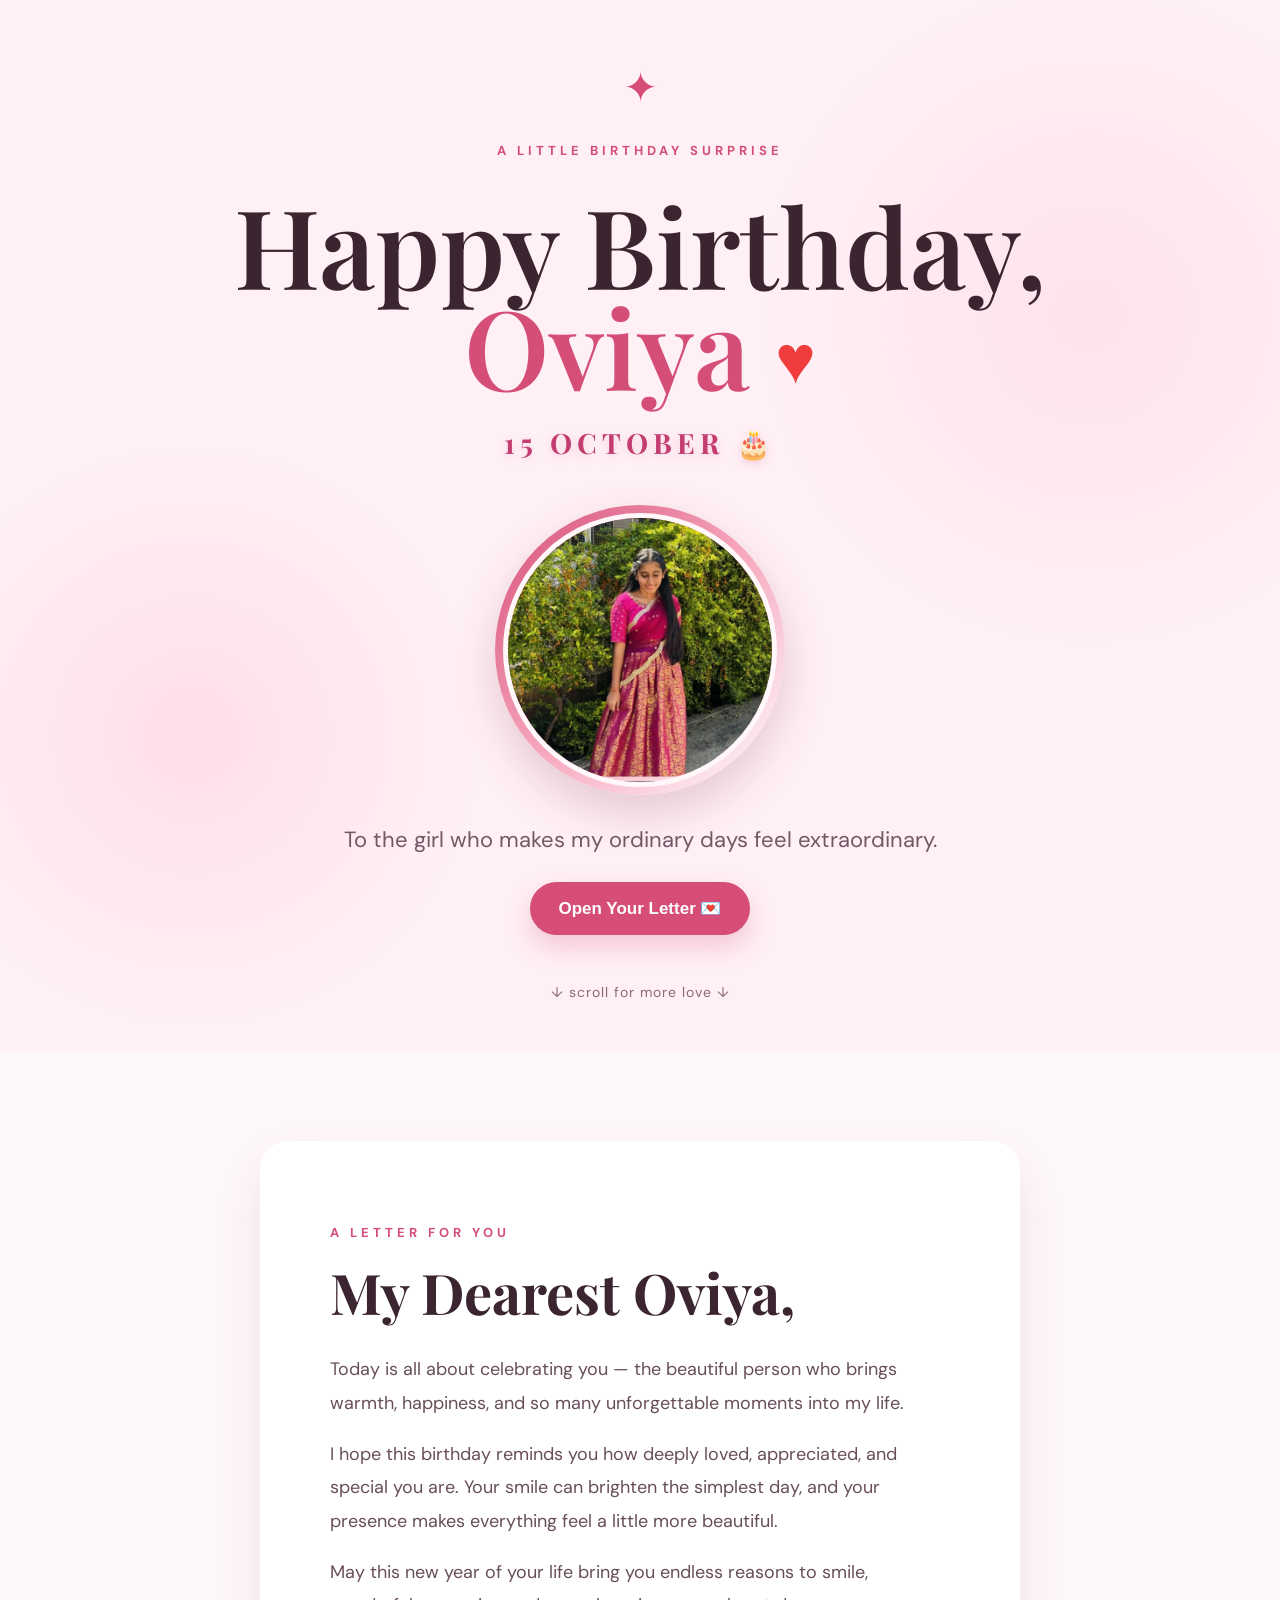
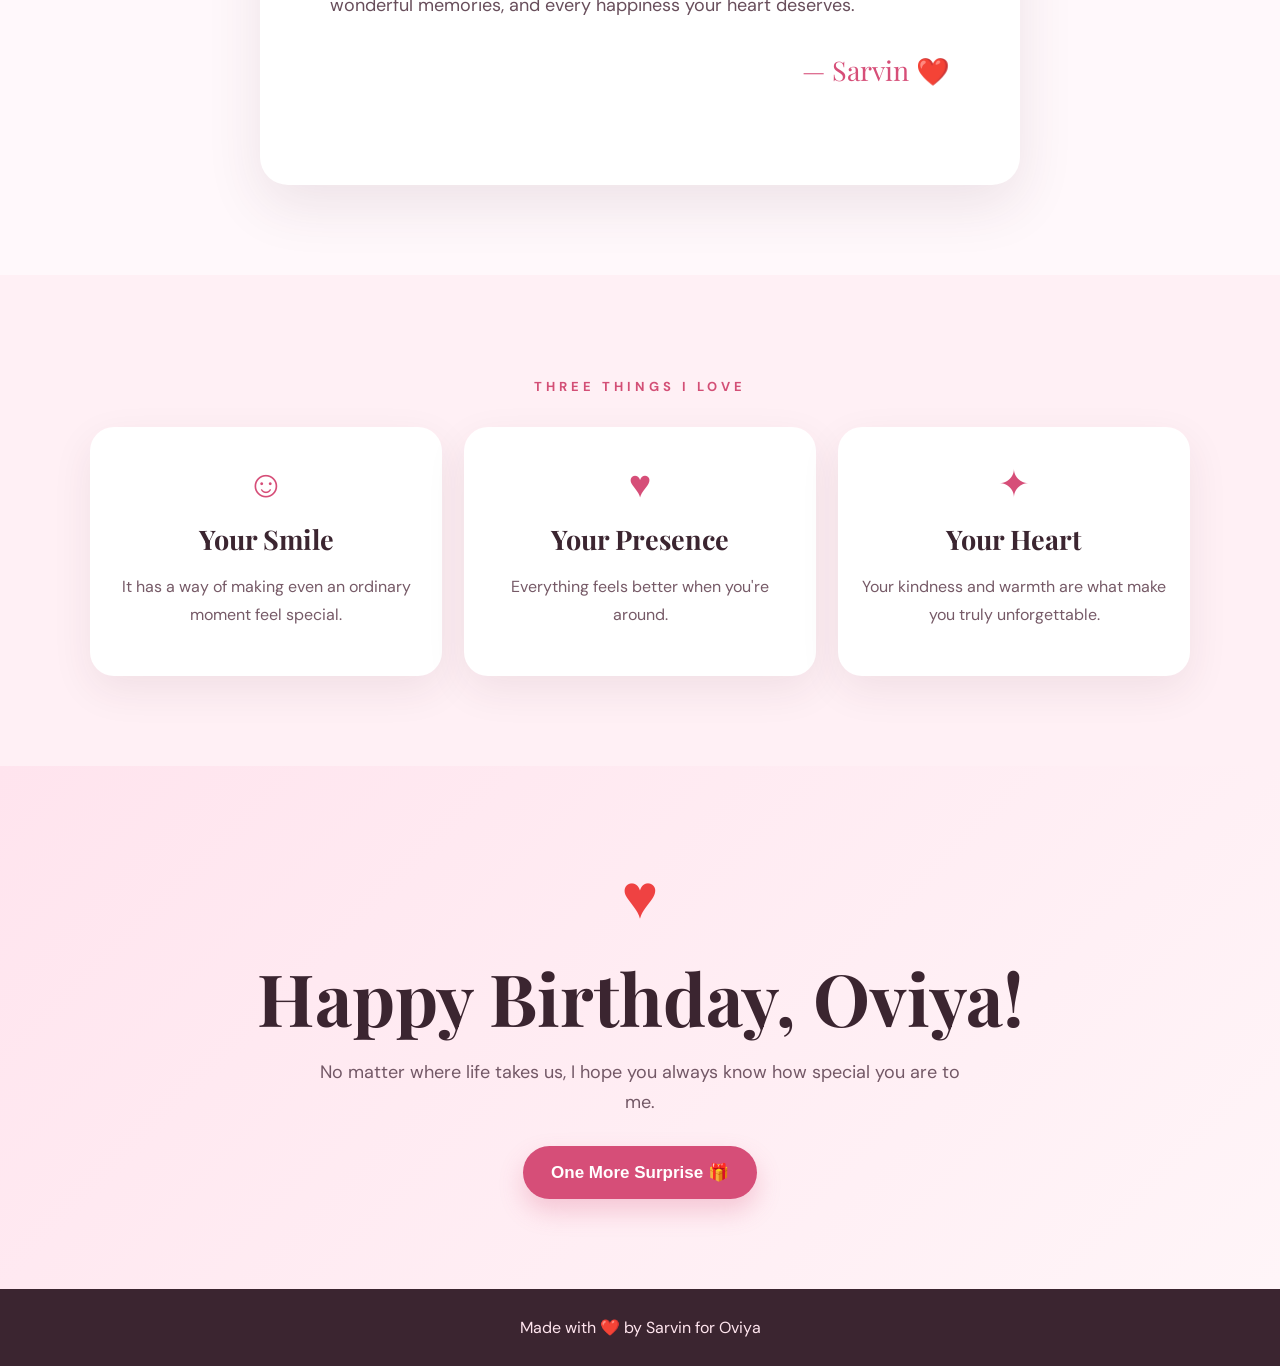
==== index.html @ 4dd23f3b "Update index.html" ====
<!DOCTYPE html>
<html lang="en">
<head>
  <meta charset="UTF-8">
  <meta name="viewport" content="width=device-width, initial-scale=1.0">
  <title>Happy Birthday Oviya ❤️</title>
  <link rel="preconnect" href="https://fonts.googleapis.com">
  <link rel="preconnect" href="https://fonts.gstatic.com" crossorigin>
  <link href="https://fonts.googleapis.com/css2?family=DM+Sans:wght@400;500;600;700&family=Playfair+Display:wght@500;600;700&display=swap" rel="stylesheet">
  <link rel="stylesheet" href="style.css">
</head>
<body>
  <div id="hearts-container" aria-hidden="true"></div>

  <main>
    <section class="hero">
      <div class="sparkle">✦</div>
      <p class="eyebrow">A LITTLE BIRTHDAY SURPRISE</p>

      <h1>Happy Birthday,<br><span>Oviya</span> <span class="big-heart">♥</span></h1>
      <p class="birthday-date">15 OCTOBER 🎂</p>
      <div class="photo-frame">
        <img src="oviya-photo.png" alt="Oviya" class="oviya-photo">
      </div>

      <p class="tagline">To the girl who makes my ordinary days feel extraordinary.</p>

      <button class="primary-btn" onclick="openLetter()">Open Your Letter 💌</button>
      <p class="scroll-hint">↓ scroll for more love ↓</p>
    </section>

    <section id="letter" class="letter-section">
      <div class="paper">
        <p class="section-label">A LETTER FOR YOU</p>
        <h2>My Dearest Oviya,</h2>
        <p>
          Today is all about celebrating you — the beautiful person who brings
          warmth, happiness, and so many unforgettable moments into my life.
        </p>
        <p>
          I hope this birthday reminds you how deeply loved, appreciated, and
          special you are. Your smile can brighten the simplest day, and your
          presence makes everything feel a little more beautiful.
        </p>
        <p>
          May this new year of your life bring you endless reasons to smile,
          wonderful memories, and every happiness your heart deserves.
        </p>
        <p class="signature">— Sarvin ❤️</p>
      </div>
    </section>

    <section class="cards-section">
      <p class="section-label">THREE THINGS I LOVE</p>
      <div class="cards">
        <article class="love-card">
          <div class="card-icon">☺</div>
          <h3>Your Smile</h3>
          <p>It has a way of making even an ordinary moment feel special.</p>
        </article>
        <article class="love-card">
          <div class="card-icon">♥</div>
          <h3>Your Presence</h3>
          <p>Everything feels better when you're around.</p>
        </article>
        <article class="love-card">
          <div class="card-icon">✦</div>
          <h3>Your Heart</h3>
          <p>Your kindness and warmth are what make you truly unforgettable.</p>
        </article>
      </div>
    </section>

    <section class="final-section">
      <div class="final-heart">♥</div>
      <h2>Happy Birthday, Oviya!</h2>
      <p>No matter where life takes us, I hope you always know how special you are to me.</p>
      <button class="surprise-btn" onclick="birthdaySurprise()">One More Surprise 🎁</button>
    </section>
  </main>

  <footer>Made with ❤️ by Sarvin for Oviya</footer>

  <div id="surpriseModal" class="modal" role="dialog" aria-modal="true" aria-labelledby="surpriseTitle">
    <div class="modal-card">
      <button class="close-btn" onclick="closeSurprise()" aria-label="Close">×</button>
      <div class="modal-heart">♥</div>
      <h2 id="surpriseTitle">Oviya, you are my favorite chapter. ❤️</h2>
      <p>Happy Birthday to someone who makes life a little more beautiful just by being in it.</p>
    </div>
  </div>

  <script src="script.js"></script>
</body>
</html>
---- style.css ----
* {
  box-sizing: border-box;
}

html {
  scroll-behavior: smooth;
}

body {
  margin: 0;
  background: #fff0f5;
  color: #3b2530;
  font-family: "DM Sans", sans-serif;
  overflow-x: hidden;
}

.hero {
  min-height: 100vh;
  padding: 60px 24px 36px;
  display: flex;
  flex-direction: column;
  align-items: center;
  justify-content: center;
  text-align: center;
  position: relative;
  background:
    radial-gradient(circle at 15% 70%, rgba(255, 169, 194, .25), transparent 22%),
    radial-gradient(circle at 85% 30%, rgba(255, 190, 210, .28), transparent 25%),
    #fff0f5;
}

.sparkle {
  color: #d64e78;
  font-size: 42px;
  margin-bottom: 14px;
  animation: float 3s ease-in-out infinite;
}

.eyebrow,
.section-label {
  letter-spacing: 4px;
  font-weight: 700;
  font-size: 13px;
  color: #d34f76;
}

h1,
h2 {
  font-family: "Playfair Display", serif;
}

h1 {
  font-size: clamp(58px, 10vw, 110px);
  line-height: .92;
  margin: 22px 0 12px;
  font-weight: 600;
}

h1 span:first-of-type {
  color: #d54e77;
}

.big-heart {
  color: #f03c3c;
  font-family: Arial, sans-serif;
  font-size: .62em;
  vertical-align: .12em;
  display: inline-block;
  animation: pulse 1.5s ease-in-out infinite;
}

.photo-frame {
  width: min(290px, 68vw);
  aspect-ratio: 1 / 1;
  border-radius: 50%;
  padding: 8px;
  margin: 22px 0 18px;
  background: linear-gradient(135deg, #d64e78, #f6a6bd, #fff);
  box-shadow: 0 18px 45px rgba(123, 39, 70, .20);
  animation: photoFloat 4s ease-in-out infinite;
}

.oviya-photo {
  width: 100%;
  height: 100%;
  display: block;
  object-fit: cover;
  object-position: center top;
  border-radius: 50%;
  border: 5px solid #fff7fa;
}

.tagline {
  font-size: clamp(16px, 2.3vw, 22px);
  color: #735866;
  margin: 12px 0 28px;
}

.primary-btn,
.surprise-btn {
  border: 0;
  border-radius: 999px;
  padding: 16px 28px;
  font-size: 17px;
  font-weight: 700;
  color: white;
  background: #d64e78;
  box-shadow: 0 12px 25px rgba(214, 78, 120, .25);
  cursor: pointer;
  transition: transform .2s ease, box-shadow .2s ease;
}

.primary-btn:hover,
.surprise-btn:hover {
  transform: translateY(-3px);
  box-shadow: 0 16px 30px rgba(214, 78, 120, .32);
}

.scroll-hint {
  margin-top: 48px;
  color: #8b6a78;
  font-size: 14px;
  letter-spacing: 1px;
}

.letter-section,
.cards-section,
.final-section {
  padding: 90px 24px;
}

.letter-section {
  background: #fff8fb;
}

.paper {
  max-width: 760px;
  margin: auto;
  padding: clamp(30px, 6vw, 70px);
  background: white;
  border-radius: 28px;
  box-shadow: 0 20px 55px rgba(80, 35, 55, .10);
}

.paper h2 {
  font-size: clamp(36px, 5vw, 56px);
  margin: 12px 0 24px;
}

.paper p:not(.section-label):not(.signature) {
  color: #684e5b;
  font-size: 18px;
  line-height: 1.85;
}

.signature {
  text-align: right;
  font-family: "Playfair Display", serif;
  font-size: 27px;
  color: #d64e78;
  margin-top: 30px;
}

.cards-section {
  text-align: center;
}

.cards {
  max-width: 1100px;
  margin: 32px auto 0;
  display: grid;
  grid-template-columns: repeat(3, 1fr);
  gap: 22px;
}

.love-card {
  background: white;
  padding: 32px 24px;
  border-radius: 24px;
  box-shadow: 0 14px 40px rgba(80, 35, 55, .08);
}

.card-icon {
  font-size: 38px;
  color: #d64e78;
}

.love-card h3 {
  font-family: "Playfair Display", serif;
  font-size: 27px;
  margin: 12px 0;
}

.love-card p {
  color: #765a67;
  line-height: 1.7;
}

.final-section {
  text-align: center;
  background: linear-gradient(135deg, #ffe4ee, #fff5f8);
}

.final-heart,
.modal-heart {
  color: #ef4242;
  font-size: 62px;
  animation: pulse 1.5s ease-in-out infinite;
}

.final-section h2 {
  font-size: clamp(42px, 7vw, 72px);
  margin: 12px 0;
}

.final-section p {
  max-width: 650px;
  margin: 0 auto 28px;
  color: #735866;
  font-size: 18px;
  line-height: 1.7;
}

footer {
  text-align: center;
  padding: 28px 18px;
  background: #3b2530;
  color: #ffe5ee;
}

#hearts-container {
  position: fixed;
  inset: 0;
  pointer-events: none;
  overflow: hidden;
  z-index: 5;
}

.heart {
  position: fixed;
  bottom: -50px;
  color: #e87a9a;
  opacity: .65;
  animation: rise linear forwards;
}

.modal {
  position: fixed;
  inset: 0;
  display: none;
  align-items: center;
  justify-content: center;
  padding: 20px;
  background: rgba(45, 18, 30, .58);
  z-index: 20;
}

.modal.show {
  display: flex;
}

.modal-card {
  position: relative;
  max-width: 520px;
  padding: 48px 32px 38px;
  text-align: center;
  background: #fff7fa;
  border-radius: 28px;
  box-shadow: 0 30px 80px rgba(0,0,0,.25);
}

.modal-card h2 {
  font-size: 34px;
  margin: 10px 0 14px;
}

.modal-card p {
  color: #735866;
  line-height: 1.7;
}

.close-btn {
  position: absolute;
  top: 12px;
  right: 16px;
  border: 0;
  background: transparent;
  font-size: 34px;
  color: #7c5867;
  cursor: pointer;
}

@keyframes rise {
  to {
    transform: translateY(-115vh) rotate(25deg);
    opacity: 0;
  }
}

@keyframes pulse {
  50% { transform: scale(1.08); }
}

@keyframes float {
  50% { transform: translateY(-8px); }
}

@keyframes photoFloat {
  50% { transform: translateY(-7px); }
}

@media (max-width: 760px) {
  .hero {
    padding-top: 38px;
  }

  .cards {
    grid-template-columns: 1fr;
    max-width: 520px;
  }

  .photo-frame {
    width: min(250px, 70vw);
  }
}
.hero h1 + p {
  font-family: "Playfair Display", serif;
  font-size: 28px;
  font-weight: 700;
  letter-spacing: 5px;
  color: #c43d70;
  margin: 16px 0 22px;
  text-transform: uppercase;
  text-shadow: 0 3px 10px rgba(196, 61, 112, 0.18);
}
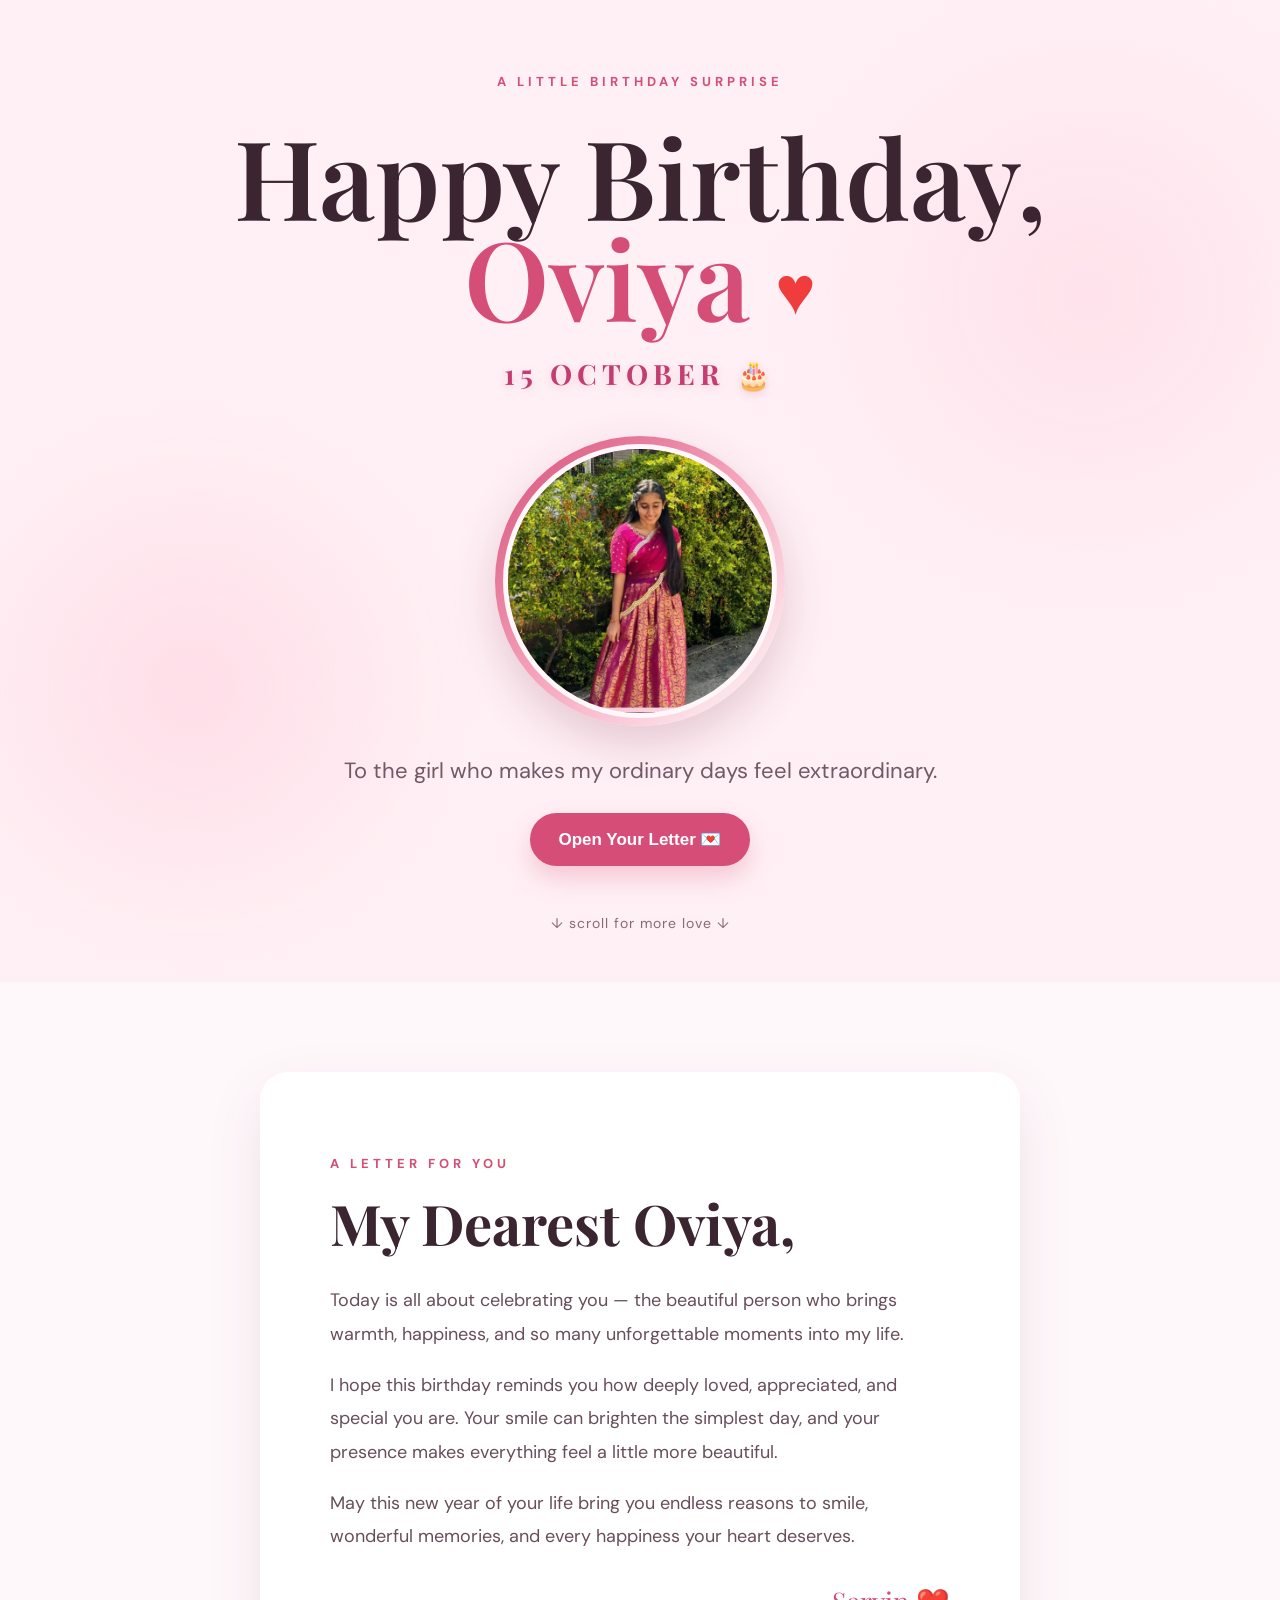
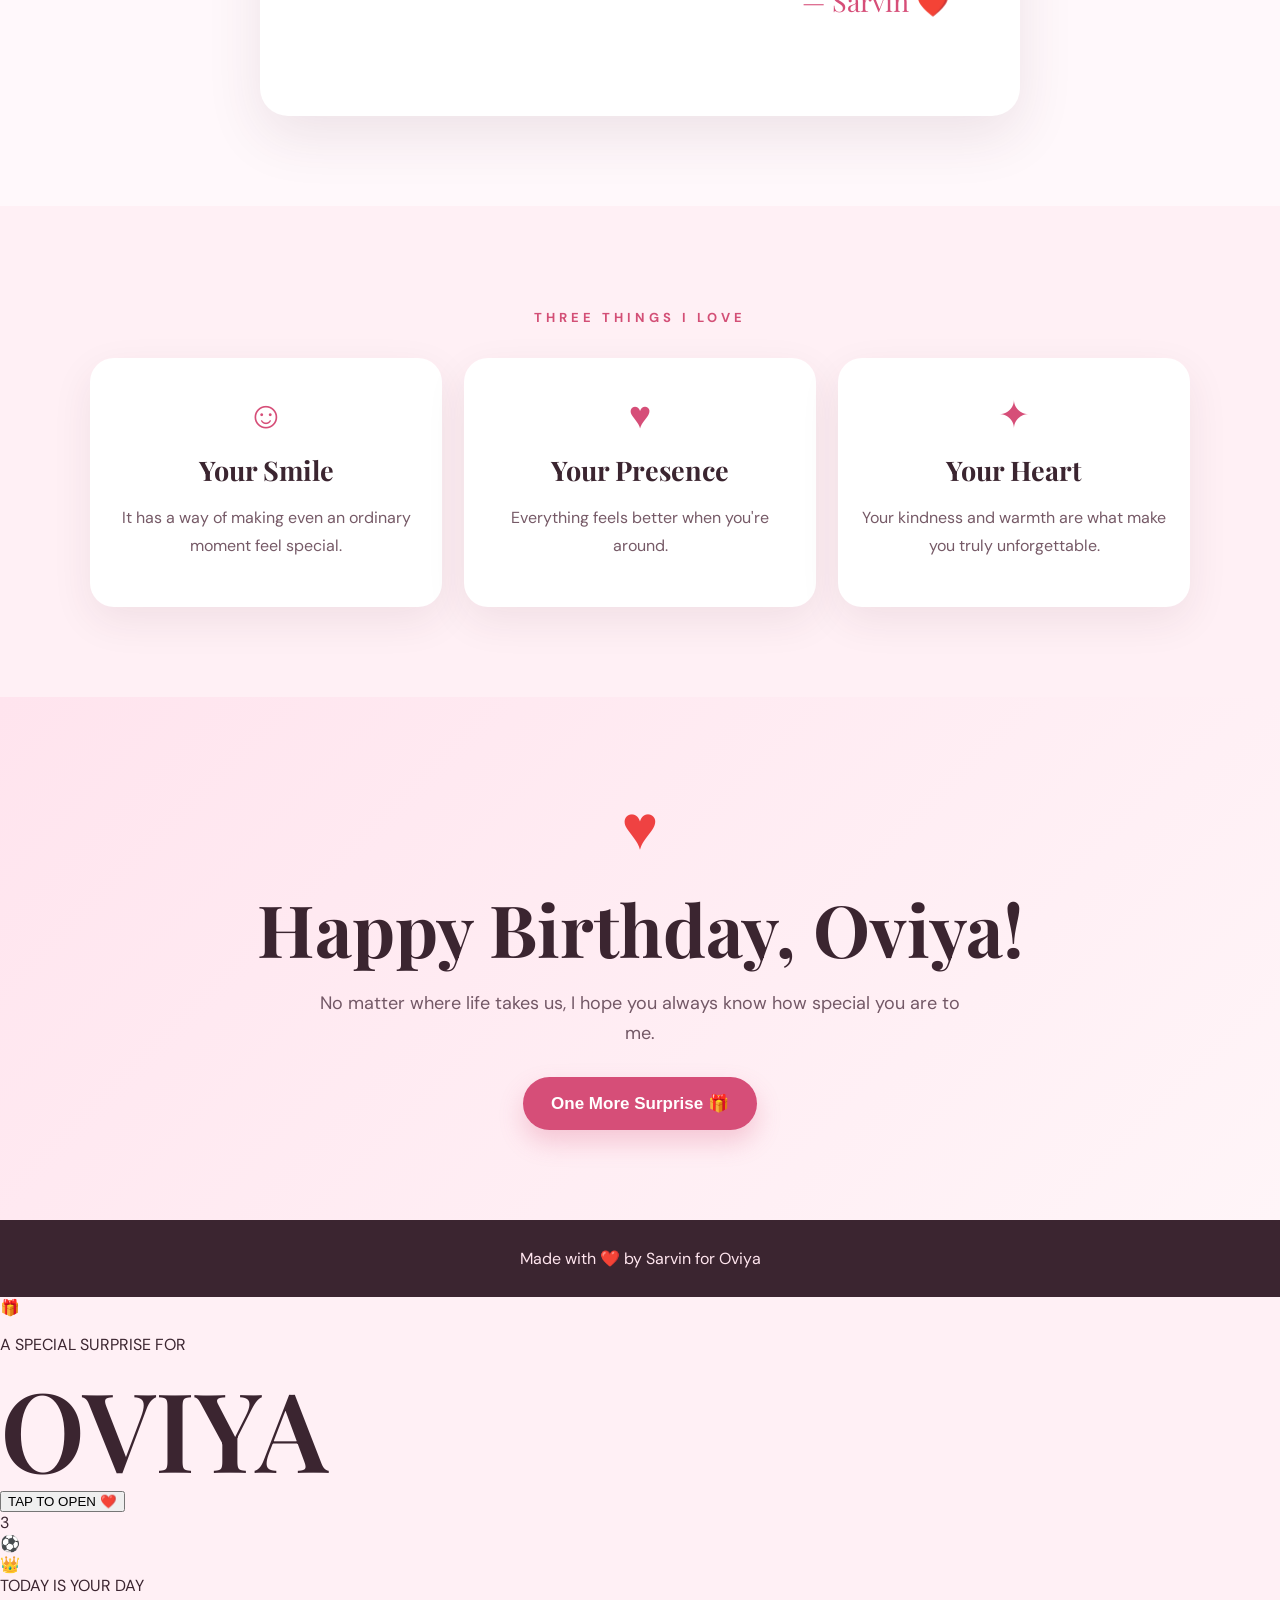
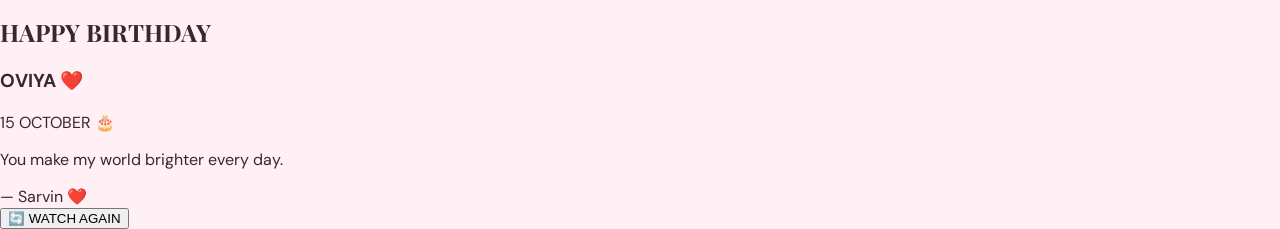
==== commit 09acfaec: "Update index.html" ====
--- a/index.html
+++ b/index.html
@@ -93,3 +93,132 @@
   <script src="script.js"></script>
 </body>
 </html>
+<!DOCTYPE html>
+<html lang="en">
+<head>
+  <meta charset="UTF-8">
+  <meta name="viewport" content="width=device-width, initial-scale=1.0">
+
+  <title>Happy Birthday Oviya ❤️</title>
+
+  <link rel="preconnect" href="https://fonts.googleapis.com">
+  <link rel="preconnect" href="https://fonts.gstatic.com" crossorigin>
+
+  <link href="https://fonts.googleapis.com/css2?family=Bebas+Neue&family=Montserrat:wght@400;600;700;800;900&display=swap" rel="stylesheet">
+
+  <link rel="stylesheet" href="style.css">
+</head>
+
+<body>
+
+  <!-- INTRO -->
+  <section class="intro" id="intro">
+
+    <div class="stars"></div>
+
+    <div class="intro-content">
+      <div class="gift">🎁</div>
+
+      <p class="intro-label">A SPECIAL SURPRISE FOR</p>
+
+      <h1>OVIYA</h1>
+
+      <button onclick="startCelebration()">
+        TAP TO OPEN ❤️
+      </button>
+    </div>
+
+  </section>
+
+
+  <!-- CELEBRATION -->
+  <section class="celebration" id="celebration">
+
+    <div class="flash" id="flash"></div>
+
+    <div class="countdown" id="countdown">3</div>
+
+    <!-- Football field -->
+    <div class="field">
+
+      <div class="field-line"></div>
+      <div class="center-circle"></div>
+
+    </div>
+
+
+    <!-- ORIGINAL STYLIZED FOOTBALLER -->
+    <div class="player" id="player">
+
+      <div class="head"></div>
+
+      <div class="hair"></div>
+
+      <div class="body"></div>
+
+      <div class="arm arm-left"></div>
+      <div class="arm arm-right"></div>
+
+      <div class="leg leg-left"></div>
+      <div class="leg leg-right"></div>
+
+    </div>
+
+
+    <!-- BALL -->
+    <div class="ball" id="ball">⚽</div>
+
+
+    <!-- LANDING EFFECT -->
+    <div class="shockwave shock1"></div>
+    <div class="shockwave shock2"></div>
+    <div class="shockwave shock3"></div>
+
+
+    <!-- FINAL MESSAGE -->
+    <div class="final-message" id="finalMessage">
+
+      <div class="crown">👑</div>
+
+      <div class="small-title">
+        TODAY IS YOUR DAY
+      </div>
+
+      <h2>
+        HAPPY
+        <span>BIRTHDAY</span>
+      </h2>
+
+      <h3>OVIYA ❤️</h3>
+
+      <div class="date">
+        15 OCTOBER 🎂
+      </div>
+
+      <p>
+        You make my world brighter every day.
+      </p>
+
+      <div class="love">
+        — Sarvin ❤️
+      </div>
+
+    </div>
+
+
+    <!-- PARTICLES -->
+    <div id="particles"></div>
+
+
+    <!-- REPLAY -->
+    <button class="replay" onclick="startCelebration()">
+      🔄 WATCH AGAIN
+    </button>
+
+  </section>
+
+
+  <script src="script.js"></script>
+
+</body>
+</html>
--- a/style.css
+++ b/style.css
@@ -333,3 +333,97 @@
   text-transform: uppercase;
   text-shadow: 0 3px 10px rgba(196, 61, 112, 0.18);
 }
+/* ✨ SPECIAL DAY ANIMATIONS ✨ */
+
+/* Birthday date glow */
+.birthday-date {
+  font-family: "Playfair Display", Georgia, serif;
+  font-size: 28px;
+  font-weight: 700;
+  letter-spacing: 5px;
+  color: #c43d70;
+  margin: 16px 0 22px;
+  text-transform: uppercase;
+  animation: dateGlow 2s ease-in-out infinite alternate;
+}
+
+@keyframes dateGlow {
+  from {
+    transform: scale(1);
+    text-shadow: 0 0 5px rgba(196, 61, 112, 0.2);
+  }
+  to {
+    transform: scale(1.06);
+    text-shadow:
+      0 0 10px rgba(196, 61, 112, 0.35),
+      0 0 25px rgba(246, 166, 189, 0.45);
+  }
+}
+
+/* Floating sparkles */
+.sparkle {
+  position: fixed;
+  pointer-events: none;
+  z-index: 999;
+  animation: sparkleFloat 4s linear forwards;
+}
+
+@keyframes sparkleFloat {
+  0% {
+    opacity: 0;
+    transform: translateY(30px) scale(0.3) rotate(0deg);
+  }
+
+  20% {
+    opacity: 1;
+  }
+
+  100% {
+    opacity: 0;
+    transform: translateY(-100vh) scale(1.2) rotate(360deg);
+  }
+}
+
+/* Gentle floating photo */
+.photo-frame {
+  animation:
+    photoFloat 4s ease-in-out infinite,
+    photoGlow 3s ease-in-out infinite alternate;
+}
+
+@keyframes photoGlow {
+  from {
+    box-shadow: 0 18px 45px rgba(123, 39, 70, 0.20);
+  }
+
+  to {
+    box-shadow:
+      0 18px 55px rgba(214, 78, 120, 0.35),
+      0 0 30px rgba(246, 166, 189, 0.25);
+  }
+}
+
+/* Romantic card entrance */
+.card {
+  animation: cardReveal 1s ease both;
+}
+
+.card:nth-child(2) {
+  animation-delay: 0.2s;
+}
+
+.card:nth-child(3) {
+  animation-delay: 0.4s;
+}
+
+@keyframes cardReveal {
+  from {
+    opacity: 0;
+    transform: translateY(35px);
+  }
+
+  to {
+    opacity: 1;
+    transform: translateY(0);
+  }
+}
--- a/style.css
+++ b/style.css
@@ -333,3 +333,97 @@
   text-transform: uppercase;
   text-shadow: 0 3px 10px rgba(196, 61, 112, 0.18);
 }
+/* ✨ SPECIAL DAY ANIMATIONS ✨ */
+
+/* Birthday date glow */
+.birthday-date {
+  font-family: "Playfair Display", Georgia, serif;
+  font-size: 28px;
+  font-weight: 700;
+  letter-spacing: 5px;
+  color: #c43d70;
+  margin: 16px 0 22px;
+  text-transform: uppercase;
+  animation: dateGlow 2s ease-in-out infinite alternate;
+}
+
+@keyframes dateGlow {
+  from {
+    transform: scale(1);
+    text-shadow: 0 0 5px rgba(196, 61, 112, 0.2);
+  }
+  to {
+    transform: scale(1.06);
+    text-shadow:
+      0 0 10px rgba(196, 61, 112, 0.35),
+      0 0 25px rgba(246, 166, 189, 0.45);
+  }
+}
+
+/* Floating sparkles */
+.sparkle {
+  position: fixed;
+  pointer-events: none;
+  z-index: 999;
+  animation: sparkleFloat 4s linear forwards;
+}
+
+@keyframes sparkleFloat {
+  0% {
+    opacity: 0;
+    transform: translateY(30px) scale(0.3) rotate(0deg);
+  }
+
+  20% {
+    opacity: 1;
+  }
+
+  100% {
+    opacity: 0;
+    transform: translateY(-100vh) scale(1.2) rotate(360deg);
+  }
+}
+
+/* Gentle floating photo */
+.photo-frame {
+  animation:
+    photoFloat 4s ease-in-out infinite,
+    photoGlow 3s ease-in-out infinite alternate;
+}
+
+@keyframes photoGlow {
+  from {
+    box-shadow: 0 18px 45px rgba(123, 39, 70, 0.20);
+  }
+
+  to {
+    box-shadow:
+      0 18px 55px rgba(214, 78, 120, 0.35),
+      0 0 30px rgba(246, 166, 189, 0.25);
+  }
+}
+
+/* Romantic card entrance */
+.card {
+  animation: cardReveal 1s ease both;
+}
+
+.card:nth-child(2) {
+  animation-delay: 0.2s;
+}
+
+.card:nth-child(3) {
+  animation-delay: 0.4s;
+}
+
+@keyframes cardReveal {
+  from {
+    opacity: 0;
+    transform: translateY(35px);
+  }
+
+  to {
+    opacity: 1;
+    transform: translateY(0);
+  }
+}
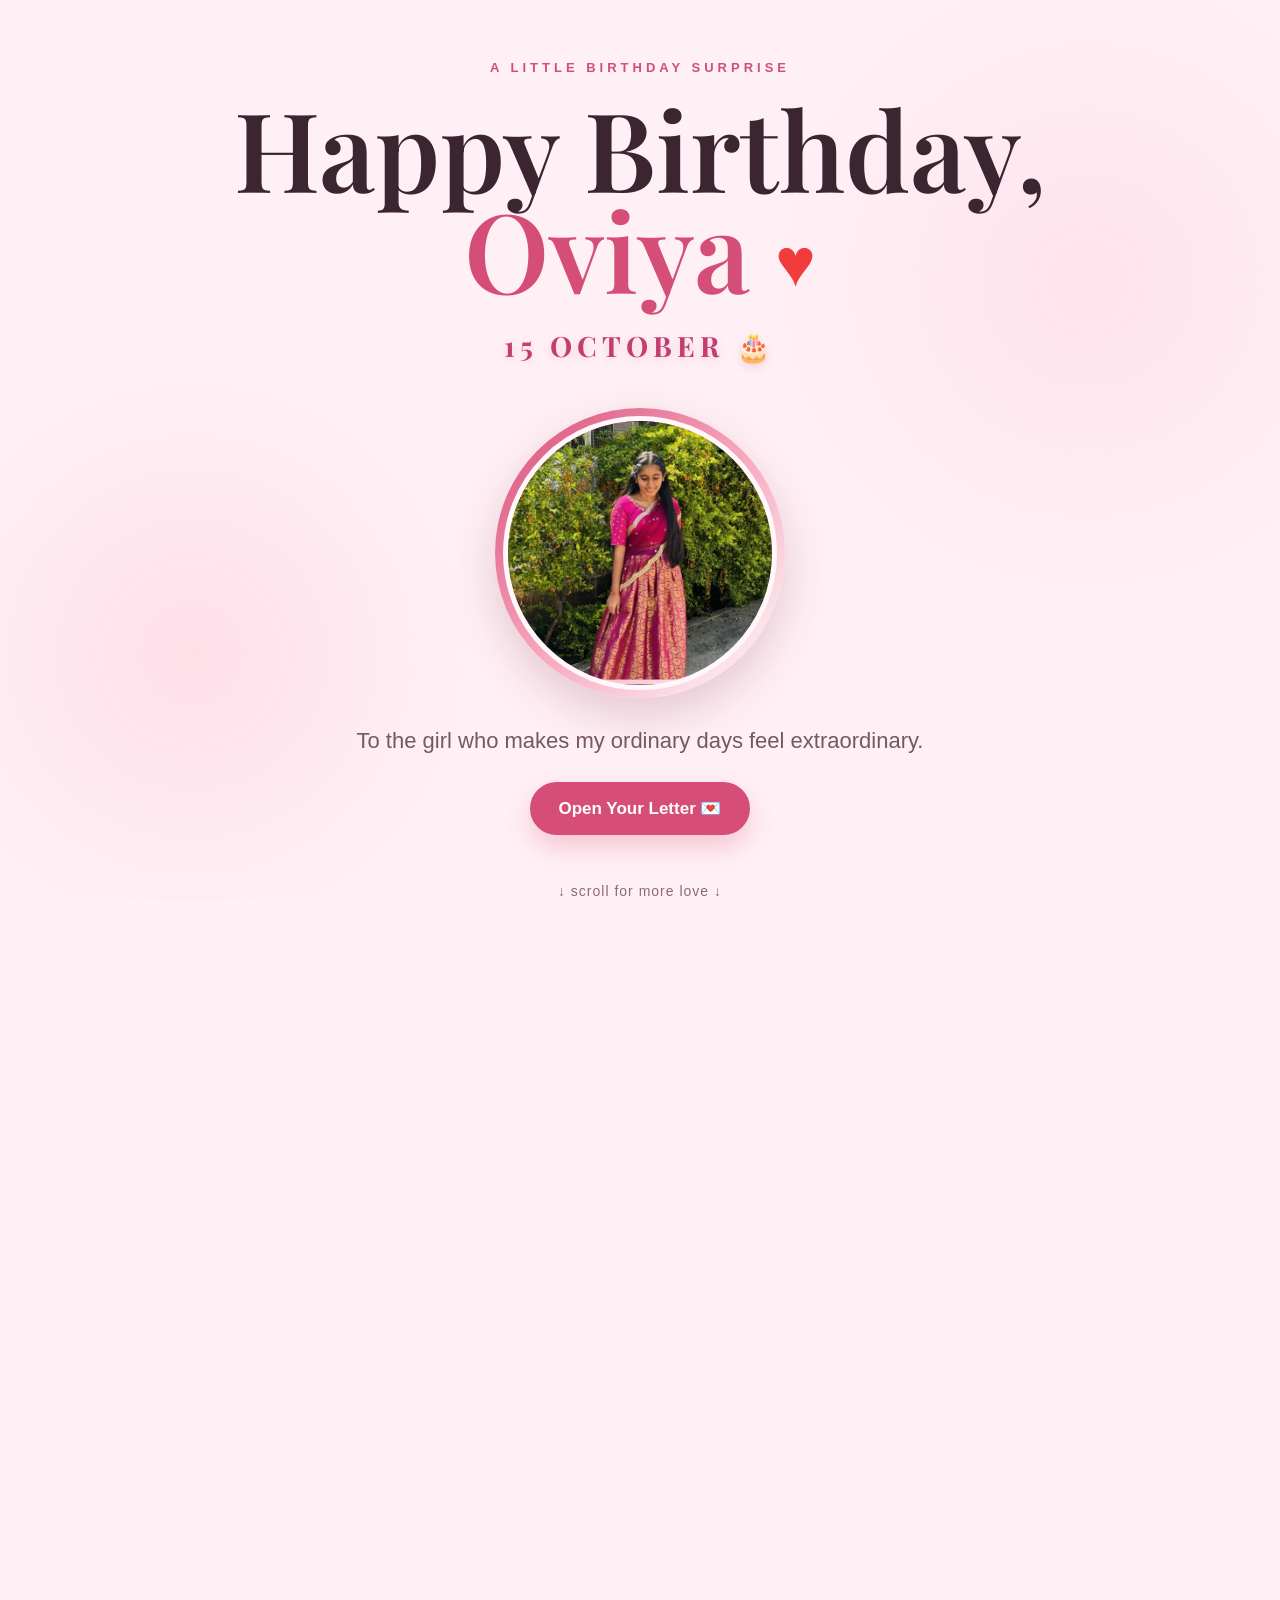
==== commit c5805b1a: "Update index.html" ====
--- a/index.html
+++ b/index.html
@@ -93,132 +93,3 @@
   <script src="script.js"></script>
 </body>
 </html>
-<!DOCTYPE html>
-<html lang="en">
-<head>
-  <meta charset="UTF-8">
-  <meta name="viewport" content="width=device-width, initial-scale=1.0">
-
-  <title>Happy Birthday Oviya ❤️</title>
-
-  <link rel="preconnect" href="https://fonts.googleapis.com">
-  <link rel="preconnect" href="https://fonts.gstatic.com" crossorigin>
-
-  <link href="https://fonts.googleapis.com/css2?family=Bebas+Neue&family=Montserrat:wght@400;600;700;800;900&display=swap" rel="stylesheet">
-
-  <link rel="stylesheet" href="style.css">
-</head>
-
-<body>
-
-  <!-- INTRO -->
-  <section class="intro" id="intro">
-
-    <div class="stars"></div>
-
-    <div class="intro-content">
-      <div class="gift">🎁</div>
-
-      <p class="intro-label">A SPECIAL SURPRISE FOR</p>
-
-      <h1>OVIYA</h1>
-
-      <button onclick="startCelebration()">
-        TAP TO OPEN ❤️
-      </button>
-    </div>
-
-  </section>
-
-
-  <!-- CELEBRATION -->
-  <section class="celebration" id="celebration">
-
-    <div class="flash" id="flash"></div>
-
-    <div class="countdown" id="countdown">3</div>
-
-    <!-- Football field -->
-    <div class="field">
-
-      <div class="field-line"></div>
-      <div class="center-circle"></div>
-
-    </div>
-
-
-    <!-- ORIGINAL STYLIZED FOOTBALLER -->
-    <div class="player" id="player">
-
-      <div class="head"></div>
-
-      <div class="hair"></div>
-
-      <div class="body"></div>
-
-      <div class="arm arm-left"></div>
-      <div class="arm arm-right"></div>
-
-      <div class="leg leg-left"></div>
-      <div class="leg leg-right"></div>
-
-    </div>
-
-
-    <!-- BALL -->
-    <div class="ball" id="ball">⚽</div>
-
-
-    <!-- LANDING EFFECT -->
-    <div class="shockwave shock1"></div>
-    <div class="shockwave shock2"></div>
-    <div class="shockwave shock3"></div>
-
-
-    <!-- FINAL MESSAGE -->
-    <div class="final-message" id="finalMessage">
-
-      <div class="crown">👑</div>
-
-      <div class="small-title">
-        TODAY IS YOUR DAY
-      </div>
-
-      <h2>
-        HAPPY
-        <span>BIRTHDAY</span>
-      </h2>
-
-      <h3>OVIYA ❤️</h3>
-
-      <div class="date">
-        15 OCTOBER 🎂
-      </div>
-
-      <p>
-        You make my world brighter every day.
-      </p>
-
-      <div class="love">
-        — Sarvin ❤️
-      </div>
-
-    </div>
-
-
-    <!-- PARTICLES -->
-    <div id="particles"></div>
-
-
-    <!-- REPLAY -->
-    <button class="replay" onclick="startCelebration()">
-      🔄 WATCH AGAIN
-    </button>
-
-  </section>
-
-
-  <script src="script.js"></script>
-
-</body>
-</html>
--- a/style.css
+++ b/style.css
@@ -427,3 +427,1027 @@
     transform: translateY(0);
   }
 }
+* {
+  margin: 0;
+  padding: 0;
+  box-sizing: border-box;
+}
+
+html,
+body {
+  width: 100%;
+  height: 100%;
+  overflow: hidden;
+  font-family: "Montserrat", sans-serif;
+}
+
+
+/* =========================
+   INTRO
+========================= */
+
+.intro {
+  position: fixed;
+  inset: 0;
+  z-index: 100;
+  display: flex;
+  justify-content: center;
+  align-items: center;
+
+  background:
+    radial-gradient(circle at center,
+      #54203d 0%,
+      #210b18 45%,
+      #070207 100%);
+
+  color: white;
+  text-align: center;
+}
+
+.intro-content {
+  position: relative;
+  z-index: 5;
+
+  animation: introAppear 1.2s ease forwards;
+}
+
+@keyframes introAppear {
+
+  from {
+    opacity: 0;
+    transform: translateY(40px) scale(.8);
+  }
+
+  to {
+    opacity: 1;
+    transform: translateY(0) scale(1);
+  }
+
+}
+
+.gift {
+  font-size: 75px;
+
+  animation:
+    giftFloat 2s ease-in-out infinite,
+    giftGlow 2s ease-in-out infinite alternate;
+}
+
+@keyframes giftFloat {
+
+  0%,
+  100% {
+    transform: translateY(0) rotate(-5deg);
+  }
+
+  50% {
+    transform: translateY(-18px) rotate(5deg);
+  }
+
+}
+
+@keyframes giftGlow {
+
+  from {
+    filter: drop-shadow(0 0 5px #ff70aa);
+  }
+
+  to {
+    filter: drop-shadow(0 0 30px #ff70aa);
+  }
+
+}
+
+.intro-label {
+  margin-top: 20px;
+
+  font-size: 12px;
+  letter-spacing: 5px;
+  opacity: .75;
+}
+
+.intro h1 {
+  margin: 10px 0 30px;
+
+  font-family: "Bebas Neue", sans-serif;
+  font-size: clamp(90px, 20vw, 180px);
+
+  letter-spacing: 8px;
+
+  background: linear-gradient(
+    135deg,
+    #ffffff,
+    #ff75ac,
+    #ffffff
+  );
+
+  -webkit-background-clip: text;
+  color: transparent;
+
+  animation: titleGlow 2s infinite alternate;
+}
+
+@keyframes titleGlow {
+
+  from {
+    filter: drop-shadow(0 0 5px #ff4f9a);
+  }
+
+  to {
+    filter: drop-shadow(0 0 35px #ff4f9a);
+  }
+
+}
+
+.intro button,
+.replay {
+
+  border: none;
+
+  padding: 16px 30px;
+
+  border-radius: 50px;
+
+  background:
+    linear-gradient(
+      135deg,
+      #e9407d,
+      #ff8db8
+    );
+
+  color: white;
+
+  font-weight: 800;
+  font-size: 15px;
+
+  letter-spacing: 1px;
+
+  cursor: pointer;
+
+  box-shadow:
+    0 10px 35px rgba(255, 65, 130, .4);
+
+  transition: .3s;
+}
+
+.intro button:hover,
+.replay:hover {
+
+  transform: scale(1.08);
+
+}
+
+
+/* =========================
+   CELEBRATION SCREEN
+========================= */
+
+.celebration {
+
+  position: fixed;
+  inset: 0;
+
+  display: none;
+
+  overflow: hidden;
+
+  background:
+    radial-gradient(
+      circle at 50% 40%,
+      #48152f,
+      #150710 55%,
+      #030104
+    );
+
+  color: white;
+
+}
+
+.celebration.active {
+  display: block;
+}
+
+
+/* =========================
+   FIELD
+========================= */
+
+.field {
+
+  position: absolute;
+
+  left: 0;
+  right: 0;
+
+  bottom: 0;
+
+  height: 32%;
+
+  background:
+    linear-gradient(
+      rgba(40, 120, 70, .4),
+      rgba(4, 35, 18, .9)
+    );
+
+  transform: perspective(500px) rotateX(45deg);
+
+  transform-origin: bottom;
+
+}
+
+.field-line {
+
+  position: absolute;
+
+  left: 50%;
+  top: 20%;
+
+  width: 90%;
+  height: 3px;
+
+  background: rgba(255,255,255,.4);
+
+  transform: translateX(-50%);
+}
+
+.center-circle {
+
+  position: absolute;
+
+  left: 50%;
+  top: 0;
+
+  width: 170px;
+  height: 170px;
+
+  border: 3px solid rgba(255,255,255,.4);
+
+  border-radius: 50%;
+
+  transform: translate(-50%, -50%);
+}
+
+
+/* =========================
+   COUNTDOWN
+========================= */
+
+.countdown {
+
+  position: absolute;
+
+  left: 50%;
+  top: 45%;
+
+  transform: translate(-50%, -50%) scale(.3);
+
+  font-family: "Bebas Neue", sans-serif;
+
+  font-size: clamp(120px, 30vw, 260px);
+
+  opacity: 0;
+
+  text-shadow:
+    0 0 20px #ff4f9a,
+    0 0 70px #ff4f9a;
+
+}
+
+.countdown.show {
+
+  animation:
+    countdownBoom .9s ease forwards;
+
+}
+
+@keyframes countdownBoom {
+
+  0% {
+    opacity: 0;
+    transform: translate(-50%, -50%) scale(.2);
+  }
+
+  25% {
+    opacity: 1;
+  }
+
+  70% {
+    opacity: 1;
+    transform: translate(-50%, -50%) scale(1.2);
+  }
+
+  100% {
+    opacity: 0;
+    transform: translate(-50%, -50%) scale(2);
+  }
+
+}
+
+
+/* =========================
+   PLAYER
+========================= */
+
+.player {
+
+  position: absolute;
+
+  left: 50%;
+
+  bottom: 20%;
+
+  width: 100px;
+  height: 270px;
+
+  transform:
+    translateX(-50%)
+    translateY(400px);
+
+  opacity: 0;
+
+  z-index: 10;
+
+}
+
+.player.jump {
+
+  animation:
+    footballJump 2.7s cubic-bezier(.2,.8,.2,1)
+    forwards;
+
+}
+
+@keyframes footballJump {
+
+  0% {
+
+    opacity: 0;
+
+    transform:
+      translateX(-50%)
+      translateY(400px)
+      scale(.7);
+
+  }
+
+  12% {
+
+    opacity: 1;
+
+  }
+
+  30% {
+
+    transform:
+      translateX(-50%)
+      translateY(100px)
+      scale(.85);
+
+  }
+
+  52% {
+
+    transform:
+      translateX(-50%)
+      translateY(-240px)
+      scale(1.08);
+
+  }
+
+  65% {
+
+    transform:
+      translateX(-50%)
+      translateY(-280px)
+      scale(1.12);
+
+  }
+
+  78% {
+
+    transform:
+      translateX(-50%)
+      translateY(-40px)
+      scale(1.1);
+
+  }
+
+  88% {
+
+    transform:
+      translateX(-50%)
+      translateY(20px)
+      scale(1.18,.82);
+
+  }
+
+  94% {
+
+    transform:
+      translateX(-50%)
+      translateY(-5px)
+      scale(.95,1.05);
+
+  }
+
+  100% {
+
+    transform:
+      translateX(-50%)
+      translateY(0)
+      scale(1);
+
+  }
+
+}
+
+
+/* PLAYER PARTS */
+
+.head {
+
+  position: absolute;
+
+  width: 42px;
+  height: 42px;
+
+  left: 29px;
+
+  border-radius: 50%;
+
+  background:
+    linear-gradient(
+      135deg,
+      #ffd1ba,
+      #b96858
+    );
+
+}
+
+.hair {
+
+  position: absolute;
+
+  width: 42px;
+  height: 17px;
+
+  left: 29px;
+  top: -2px;
+
+  border-radius: 50% 50% 20% 20%;
+
+  background: #181017;
+
+}
+
+.body {
+
+  position: absolute;
+
+  top: 43px;
+  left: 25px;
+
+  width: 50px;
+  height: 105px;
+
+  border-radius: 18px 18px 12px 12px;
+
+  background:
+    linear-gradient(
+      180deg,
+      #f8f8f8,
+      #bcbcbc
+    );
+
+  box-shadow:
+    0 0 30px rgba(255,255,255,.2);
+
+}
+
+.arm {
+
+  position: absolute;
+
+  top: 50px;
+
+  width: 17px;
+  height: 90px;
+
+  border-radius: 12px;
+
+  background:
+    linear-gradient(
+      #ffd1ba,
+      #b96858
+    );
+
+  transform-origin: top center;
+
+}
+
+.arm-left {
+
+  left: 17px;
+
+  transform: rotate(55deg);
+
+}
+
+.arm-right {
+
+  left: 67px;
+
+  transform: rotate(-55deg);
+
+}
+
+.leg {
+
+  position: absolute;
+
+  top: 135px;
+
+  width: 20px;
+  height: 120px;
+
+  border-radius: 12px;
+
+  background:
+    linear-gradient(
+      #24202a,
+      #07060a
+    );
+
+  transform-origin: top center;
+
+}
+
+.leg-left {
+
+  left: 27px;
+
+  transform: rotate(25deg);
+
+}
+
+.leg-right {
+
+  left: 53px;
+
+  transform: rotate(-25deg);
+
+}
+
+
+/* =========================
+   BALL
+========================= */
+
+.ball {
+
+  position: absolute;
+
+  left: 50%;
+  bottom: 15%;
+
+  font-size: 42px;
+
+  transform:
+    translate(-50%, 100px);
+
+  opacity: 0;
+
+}
+
+.ball.fly {
+
+  animation:
+    ballFly 2s ease forwards;
+
+}
+
+@keyframes ballFly {
+
+  0% {
+
+    opacity: 0;
+
+    transform:
+      translate(-50%, 100px)
+      scale(.5);
+
+  }
+
+  50% {
+
+    opacity: 1;
+
+    transform:
+      translate(-180px, -180px)
+      scale(1.1)
+      rotate(360deg);
+
+  }
+
+  100% {
+
+    opacity: 0;
+
+    transform:
+      translate(250px, -80px)
+      scale(.7)
+      rotate(720deg);
+
+  }
+
+}
+
+
+/* =========================
+   SHOCKWAVE
+========================= */
+
+.shockwave {
+
+  position: absolute;
+
+  left: 50%;
+  bottom: 18%;
+
+  width: 40px;
+  height: 40px;
+
+  border: 5px solid #ff68a6;
+
+  border-radius: 50%;
+
+  transform:
+    translateX(-50%)
+    scale(0);
+
+  opacity: 0;
+
+}
+
+.shockwave.expand {
+
+  animation:
+    shock .9s ease-out forwards;
+
+}
+
+@keyframes shock {
+
+  0% {
+
+    opacity: 1;
+
+    transform:
+      translateX(-50%)
+      scale(0);
+
+  }
+
+  100% {
+
+    opacity: 0;
+
+    transform:
+      translateX(-50%)
+      scale(15);
+
+  }
+
+}
+
+
+/* =========================
+   FLASH
+========================= */
+
+.flash {
+
+  position: absolute;
+
+  inset: 0;
+
+  background: white;
+
+  opacity: 0;
+
+  z-index: 50;
+
+  pointer-events: none;
+
+}
+
+.flash.boom {
+
+  animation:
+    flashBoom .7s ease forwards;
+
+}
+
+@keyframes flashBoom {
+
+  0% {
+    opacity: 0;
+  }
+
+  15% {
+    opacity: .9;
+  }
+
+  100% {
+    opacity: 0;
+  }
+
+}
+
+
+/* =========================
+   FINAL MESSAGE
+========================= */
+
+.final-message {
+
+  position: absolute;
+
+  left: 50%;
+  top: 50%;
+
+  width: 95%;
+
+  transform:
+    translate(-50%, -50%)
+    scale(.3);
+
+  text-align: center;
+
+  opacity: 0;
+
+  z-index: 30;
+
+}
+
+.final-message.show {
+
+  animation:
+    finalReveal 1.4s cubic-bezier(.2,1.4,.4,1)
+    forwards;
+
+}
+
+@keyframes finalReveal {
+
+  0% {
+
+    opacity: 0;
+
+    transform:
+      translate(-50%, -50%)
+      scale(.3)
+      rotate(-5deg);
+
+  }
+
+  60% {
+
+    opacity: 1;
+
+    transform:
+      translate(-50%, -50%)
+      scale(1.12)
+      rotate(2deg);
+
+  }
+
+  100% {
+
+    opacity: 1;
+
+    transform:
+      translate(-50%, -50%)
+      scale(1)
+      rotate(0);
+
+  }
+
+}
+
+.crown {
+
+  font-size: 50px;
+
+  animation:
+    crownFloat 2s ease-in-out infinite;
+
+}
+
+@keyframes crownFloat {
+
+  0%,
+  100% {
+    transform: translateY(0) rotate(-4deg);
+  }
+
+  50% {
+    transform: translateY(-12px) rotate(4deg);
+  }
+
+}
+
+.small-title {
+
+  margin-top: 10px;
+
+  font-size: 12px;
+
+  letter-spacing: 5px;
+
+  opacity: .75;
+
+}
+
+.final-message h2 {
+
+  margin-top: 10px;
+
+  font-family: "Bebas Neue", sans-serif;
+
+  font-size: clamp(70px, 18vw, 170px);
+
+  line-height: .75;
+
+  letter-spacing: 5px;
+
+  text-shadow:
+    0 0 15px rgba(255,255,255,.7),
+    0 0 50px rgba(255,60,140,.8);
+
+}
+
+.final-message h2 span {
+
+  display: block;
+
+  color: #ff72aa;
+
+}
+
+.final-message h3 {
+
+  margin-top: 25px;
+
+  font-size: clamp(35px, 10vw, 80px);
+
+  letter-spacing: 8px;
+
+  color: #ffd4e4;
+
+  text-shadow:
+    0 0 15px #ff4f9a,
+    0 0 50px #ff4f9a;
+
+}
+
+.date {
+
+  margin-top: 15px;
+
+  font-family: Georgia, serif;
+
+  font-size: clamp(20px, 5vw, 32px);
+
+  letter-spacing: 6px;
+
+  color: #ffd4e4;
+
+}
+
+.final-message p {
+
+  margin-top: 18px;
+
+  font-size: 16px;
+
+}
+
+.love {
+
+  margin-top: 10px;
+
+  font-size: 17px;
+
+  font-weight: 700;
+
+}
+
+
+/* =========================
+   PARTICLES
+========================= */
+
+.particle {
+
+  position: fixed;
+
+  z-index: 40;
+
+  pointer-events: none;
+
+  animation:
+    particleFly 2s ease-out forwards;
+
+}
+
+@keyframes particleFly {
+
+  from {
+
+    opacity: 1;
+
+    transform:
+      translate(-50%, -50%)
+      scale(.2)
+      rotate(0);
+
+  }
+
+  to {
+
+    opacity: 0;
+
+    transform:
+      translate(
+        calc(-50% + var(--x)),
+        calc(-50% + var(--y))
+      )
+      scale(1.4)
+      rotate(720deg);
+
+  }
+
+}
+
+
+/* =========================
+   REPLAY
+========================= */
+
+.replay {
+
+  position: absolute;
+
+  bottom: 25px;
+
+  left: 50%;
+
+  transform: translateX(-50%);
+
+  z-index: 100;
+
+  opacity: 0;
+
+  pointer-events: none;
+
+}
+
+.replay.show {
+
+  animation:
+    replayAppear 1s 1s forwards;
+
+  pointer-events: auto;
+
+}
+
+@keyframes replayAppear {
+
+  to {
+    opacity: 1;
+  }
+
+}
+
+
+/* =========================
+   MOBILE
+========================= */
+
+@media(max-width:600px) {
+
+  .final-message h2 {
+    font-size: 75px;
+  }
+
+  .final-message h3 {
+    font-size: 42px;
+    letter-spacing: 5px;
+  }
+
+  .birthday-small {
+    font-size: 10px;
+  }
+
+}
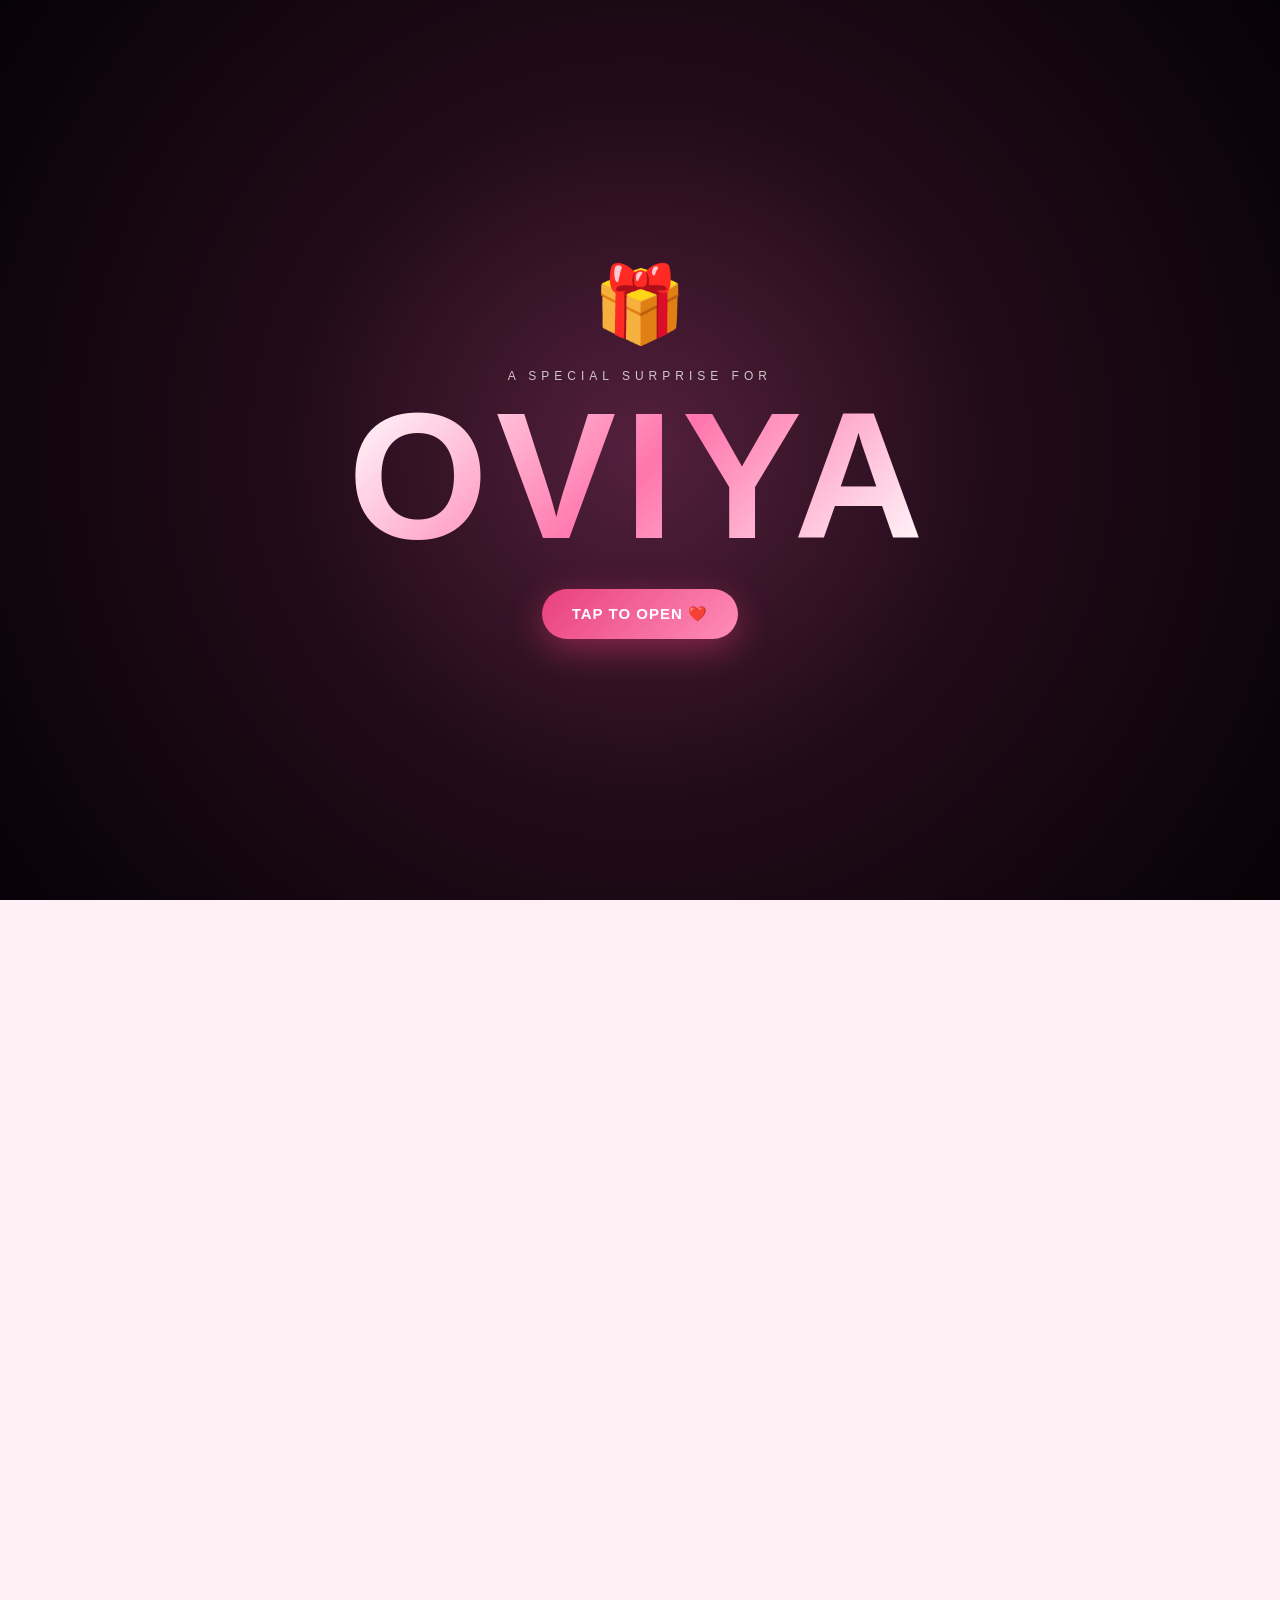
==== commit f7490986: "Update index.html" ====
--- a/index.html
+++ b/index.html
@@ -93,3 +93,58 @@
   <script src="script.js"></script>
 </body>
 </html>
+<!-- SIUU-STYLE BIRTHDAY SURPRISE -->
+<button class="epic-start" onclick="startCelebration()">🎁 ONE MORE SURPRISE</button>
+
+<div id="intro" class="intro">
+  <div class="intro-content">
+    <div class="gift">🎁</div>
+    <p class="intro-label">A SPECIAL SURPRISE FOR</p>
+    <h1>OVIYA</h1>
+    <button onclick="startCelebration()">TAP TO OPEN ❤️</button>
+  </div>
+</div>
+
+<div id="celebration" class="celebration">
+
+  <div class="field">
+    <div class="field-line"></div>
+    <div class="center-circle"></div>
+  </div>
+
+  <div id="countdown" class="countdown"></div>
+
+  <div id="player" class="player">
+    <div class="head"></div>
+    <div class="hair"></div>
+    <div class="body"></div>
+    <div class="arm arm-left"></div>
+    <div class="arm arm-right"></div>
+    <div class="leg leg-left"></div>
+    <div class="leg leg-right"></div>
+  </div>
+
+  <div id="ball" class="ball">⚽</div>
+
+  <div class="shockwave"></div>
+  <div class="shockwave"></div>
+
+  <div id="flash" class="flash"></div>
+
+  <div id="finalMessage" class="final-message">
+    <div class="crown">👑</div>
+    <div class="small-title">THE QUEEN OF TODAY</div>
+    <h2>HAPPY<br><span>BIRTHDAY</span></h2>
+    <h3>OVIYA ❤️</h3>
+    <div class="date">15 OCTOBER 🎂</div>
+    <p>Today is your day. Shine brighter than ever.</p>
+    <div class="love">— Sarvin ❤️</div>
+  </div>
+
+  <button class="replay" onclick="startCelebration()">REPLAY ❤️</button>
+
+</div>
+
+<script src="script.js"></script>
+</body>
+</html>
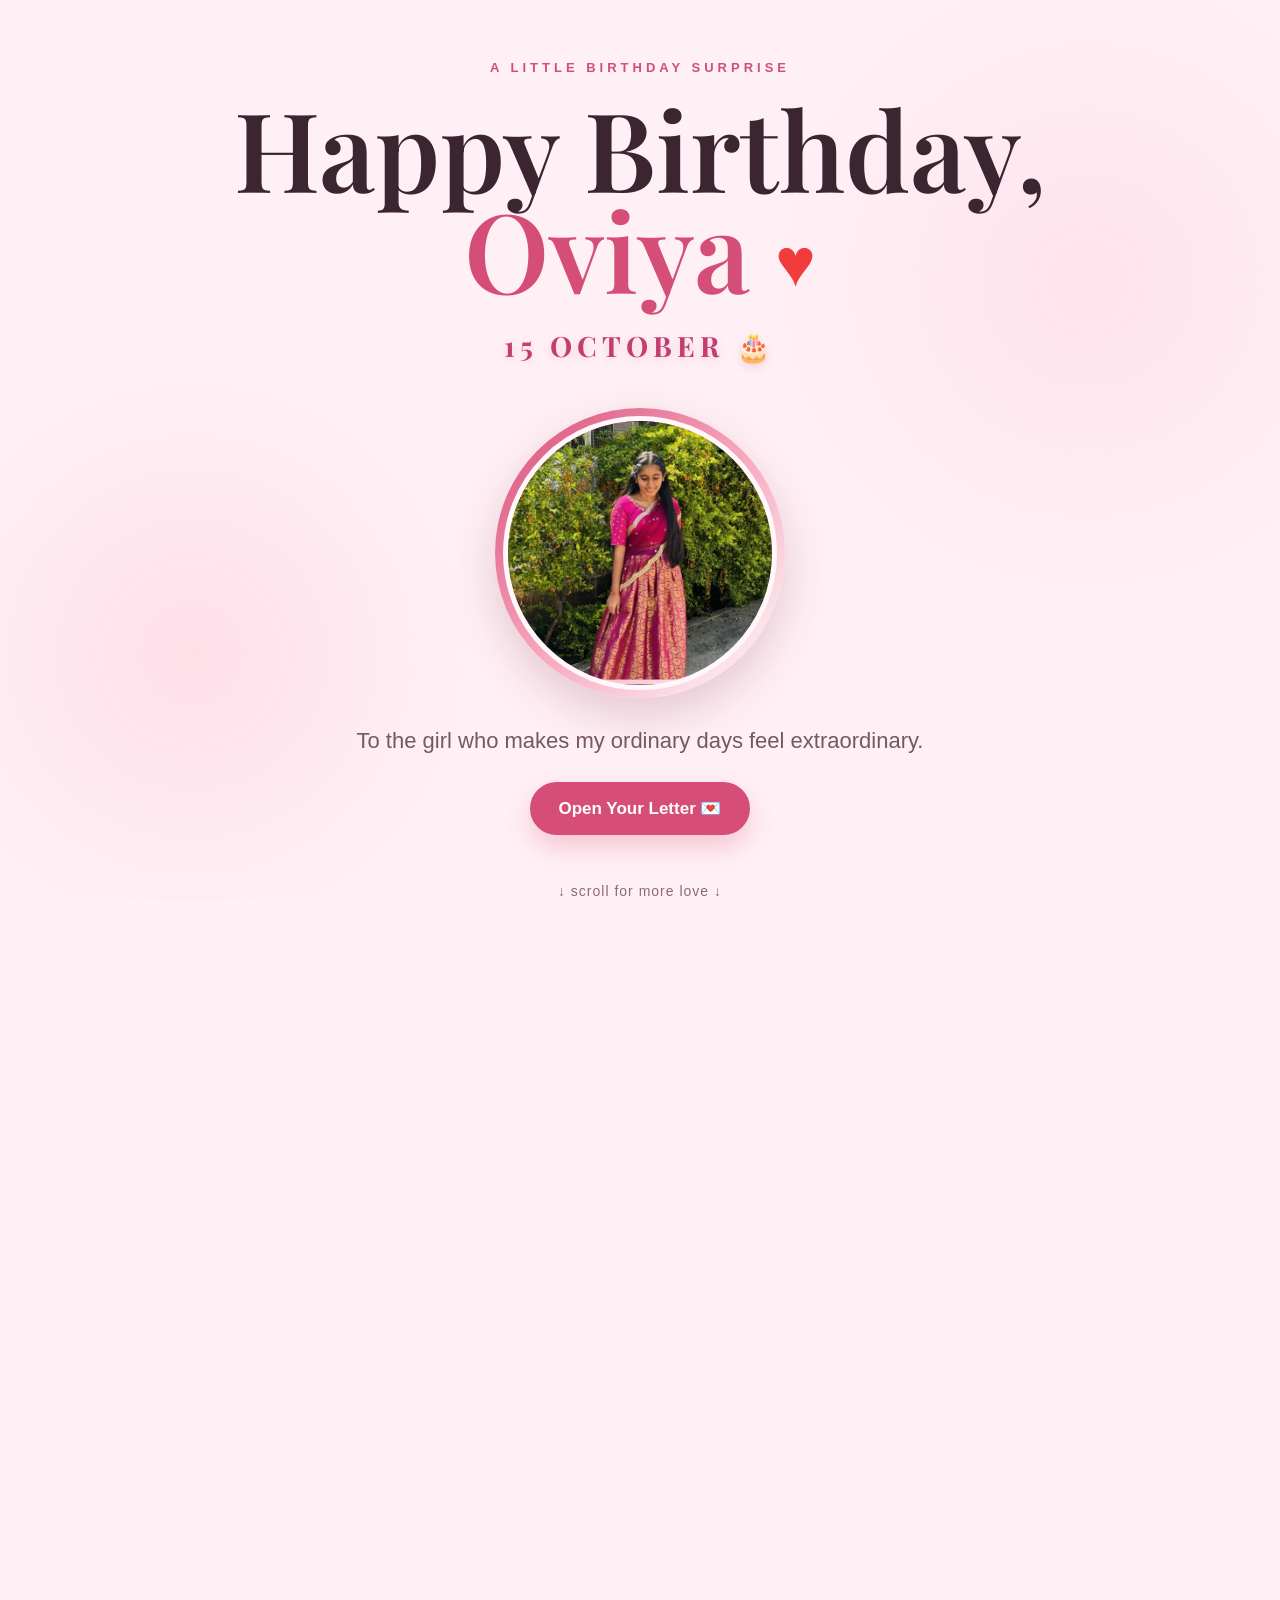
==== commit eca9ead3: "Update index.html" ====
--- a/index.html
+++ b/index.html
@@ -93,58 +93,3 @@
   <script src="script.js"></script>
 </body>
 </html>
-<!-- SIUU-STYLE BIRTHDAY SURPRISE -->
-<button class="epic-start" onclick="startCelebration()">🎁 ONE MORE SURPRISE</button>
-
-<div id="intro" class="intro">
-  <div class="intro-content">
-    <div class="gift">🎁</div>
-    <p class="intro-label">A SPECIAL SURPRISE FOR</p>
-    <h1>OVIYA</h1>
-    <button onclick="startCelebration()">TAP TO OPEN ❤️</button>
-  </div>
-</div>
-
-<div id="celebration" class="celebration">
-
-  <div class="field">
-    <div class="field-line"></div>
-    <div class="center-circle"></div>
-  </div>
-
-  <div id="countdown" class="countdown"></div>
-
-  <div id="player" class="player">
-    <div class="head"></div>
-    <div class="hair"></div>
-    <div class="body"></div>
-    <div class="arm arm-left"></div>
-    <div class="arm arm-right"></div>
-    <div class="leg leg-left"></div>
-    <div class="leg leg-right"></div>
-  </div>
-
-  <div id="ball" class="ball">⚽</div>
-
-  <div class="shockwave"></div>
-  <div class="shockwave"></div>
-
-  <div id="flash" class="flash"></div>
-
-  <div id="finalMessage" class="final-message">
-    <div class="crown">👑</div>
-    <div class="small-title">THE QUEEN OF TODAY</div>
-    <h2>HAPPY<br><span>BIRTHDAY</span></h2>
-    <h3>OVIYA ❤️</h3>
-    <div class="date">15 OCTOBER 🎂</div>
-    <p>Today is your day. Shine brighter than ever.</p>
-    <div class="love">— Sarvin ❤️</div>
-  </div>
-
-  <button class="replay" onclick="startCelebration()">REPLAY ❤️</button>
-
-</div>
-
-<script src="script.js"></script>
-</body>
-</html>
--- a/style.css
+++ b/style.css
@@ -1451,3 +1451,9 @@
   }
 
 }
+/* Keep the original website scrollable */
+html,
+body {
+  overflow-x: hidden;
+  overflow-y: auto;
+}
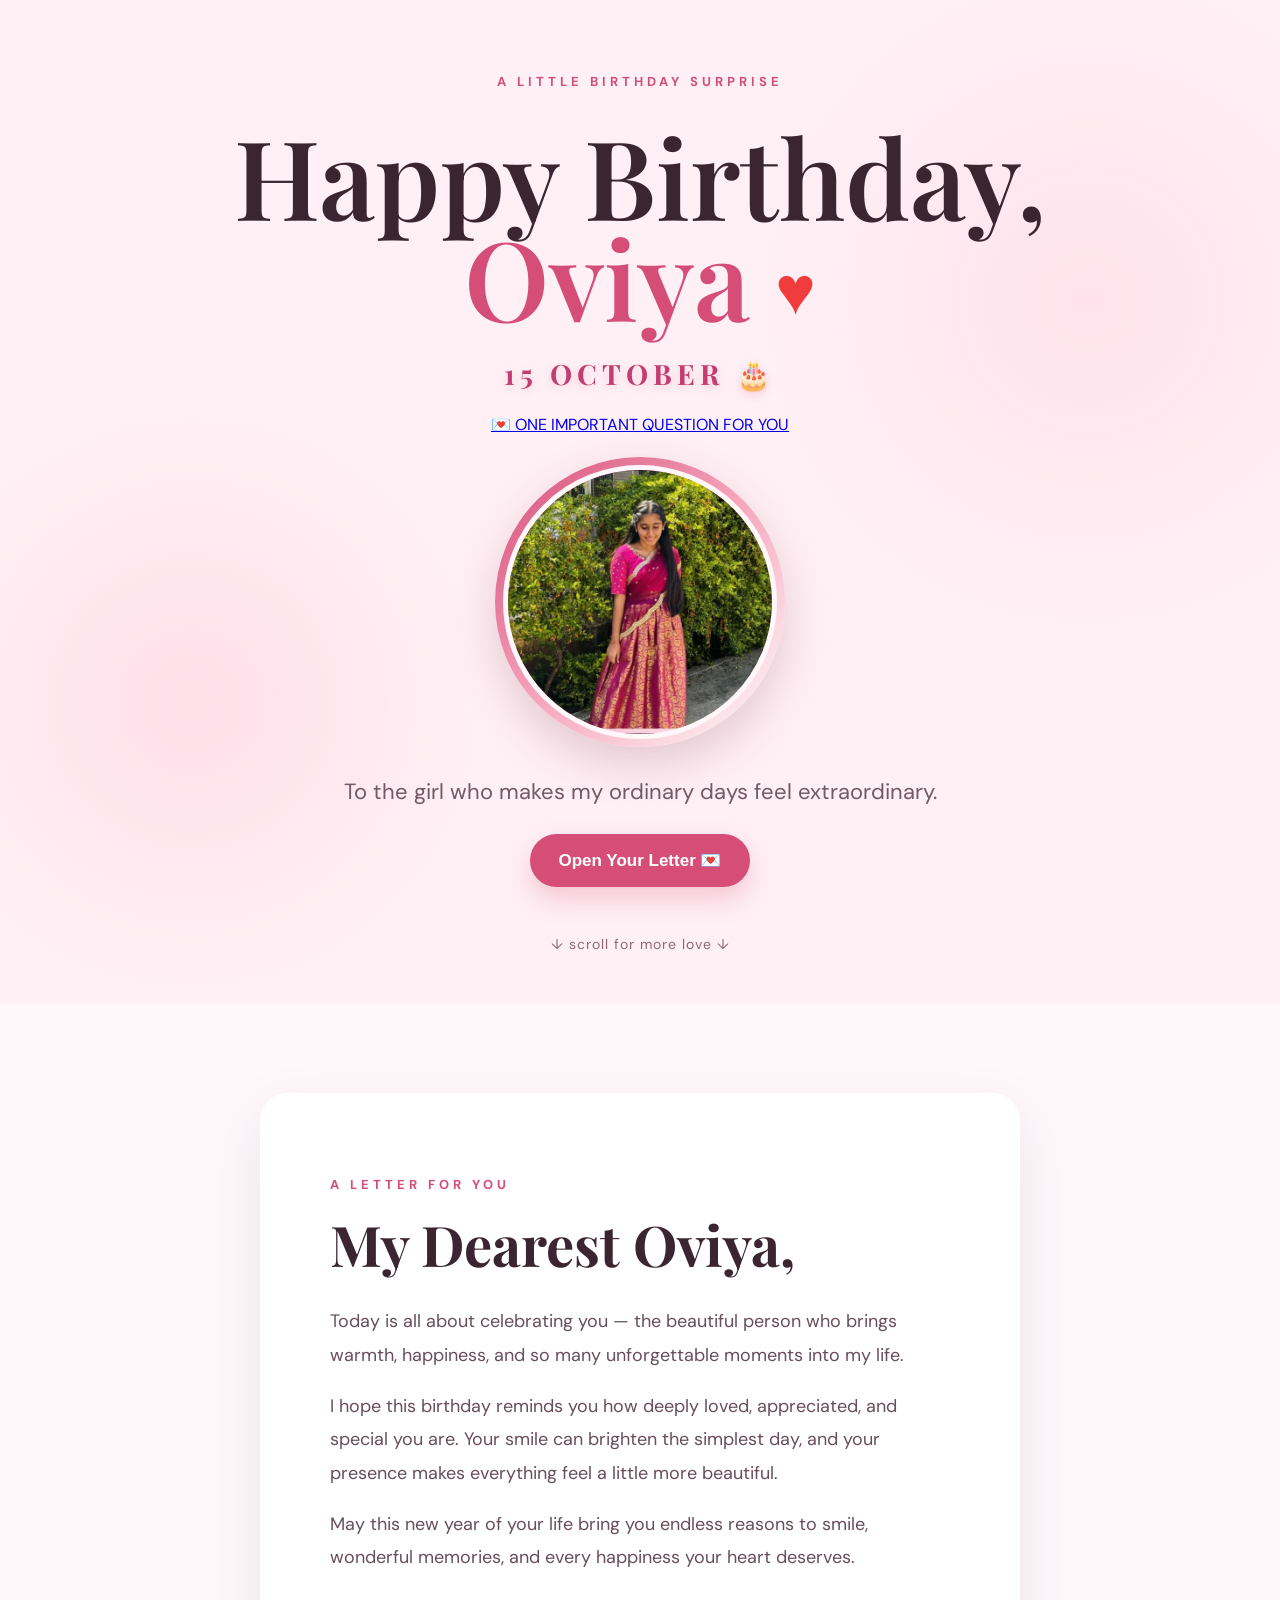
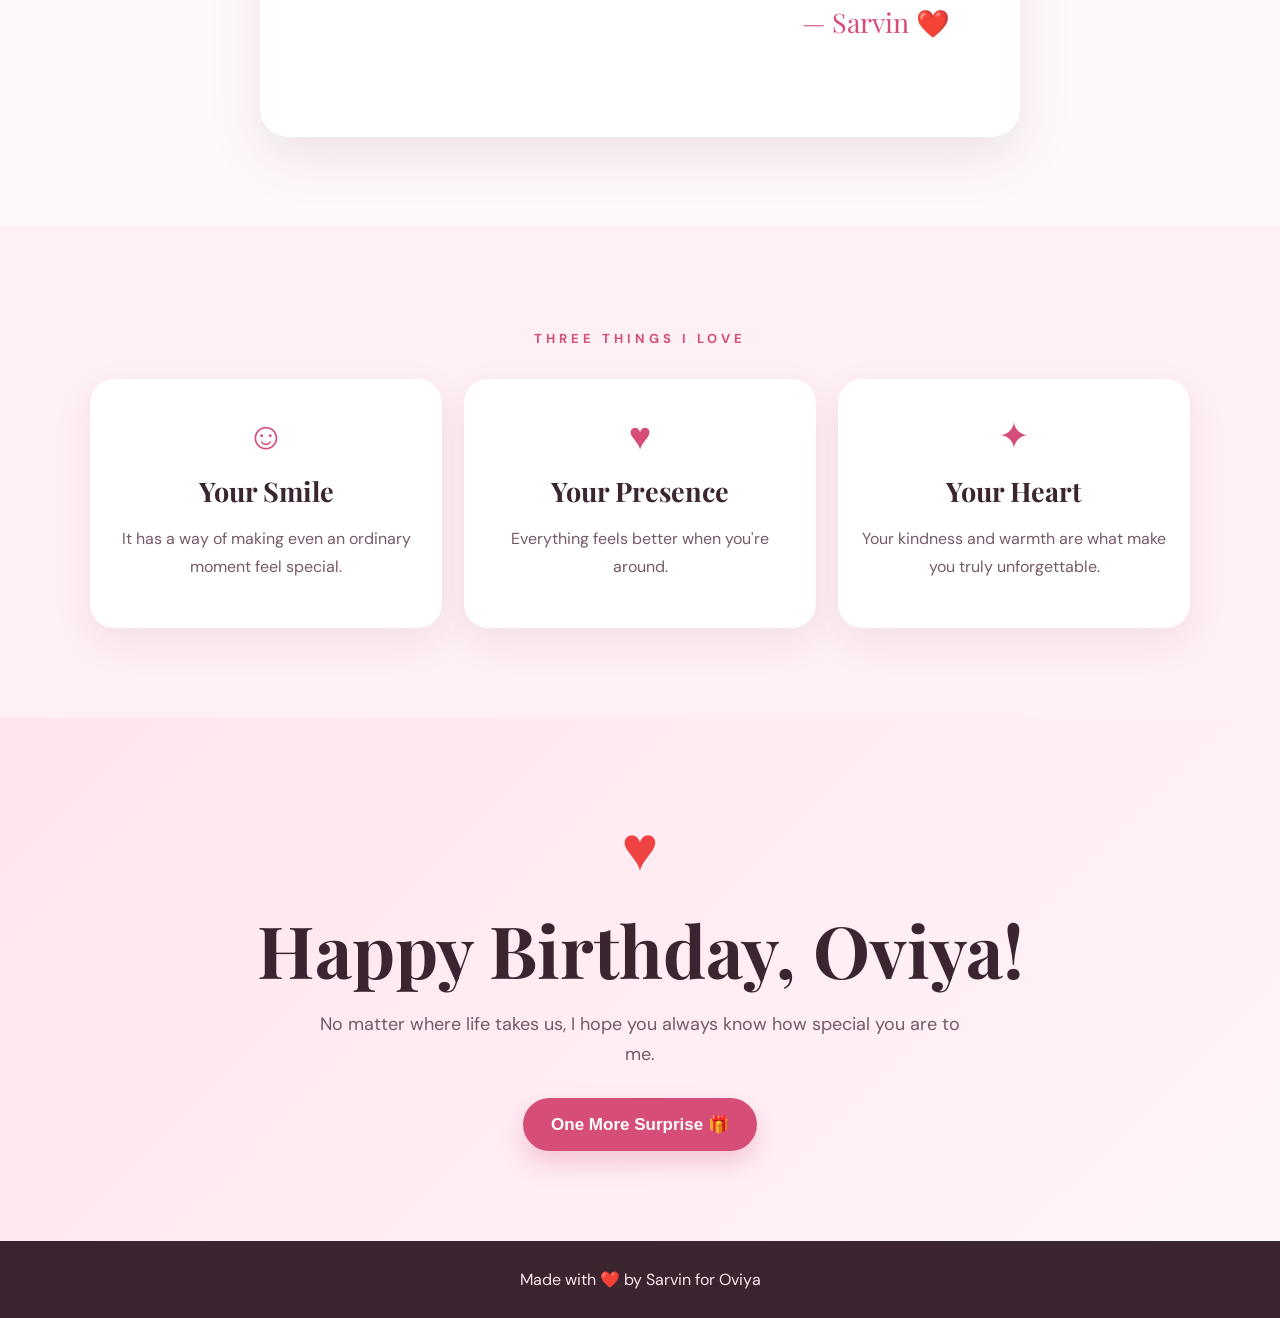
==== commit 74d5bbea: "Update index.html" ====
--- a/index.html
+++ b/index.html
@@ -19,6 +19,9 @@
 
       <h1>Happy Birthday,<br><span>Oviya</span> <span class="big-heart">♥</span></h1>
       <p class="birthday-date">15 OCTOBER 🎂</p>
+      <a class="love-question-btn" href="https://docs.google.com/forms/d/e/1FAIpQLSc1XZeDmAVNHCTBjg00_HcRdexCRjw9VdGgiQuxmYg_Q_TE-w/viewform" target="_blank" rel="noopener">
+  💌 ONE IMPORTANT QUESTION FOR YOU
+      </a>
       <div class="photo-frame">
         <img src="oviya-photo.png" alt="Oviya" class="oviya-photo">
       </div>
--- a/style.css
+++ b/style.css
@@ -426,1034 +426,55 @@
     opacity: 1;
     transform: translateY(0);
   }
-}
+}  
+/* BUTTER-SMOOTH WEBSITE */
+html {
+  scroll-behavior: smooth;
+  -webkit-text-size-adjust: 100%;
+}
+
+body {
+  margin: 0;
+  overflow-x: hidden;
+  -webkit-font-smoothing: antialiased;
+  text-rendering: optimizeLegibility;
+}
+
 * {
-  margin: 0;
-  padding: 0;
   box-sizing: border-box;
 }
 
-html,
-body {
-  width: 100%;
-  height: 100%;
-  overflow: hidden;
-  font-family: "Montserrat", sans-serif;
-}
-
-
-/* =========================
-   INTRO
-========================= */
-
-.intro {
-  position: fixed;
-  inset: 0;
-  z-index: 100;
-  display: flex;
-  justify-content: center;
-  align-items: center;
-
-  background:
-    radial-gradient(circle at center,
-      #54203d 0%,
-      #210b18 45%,
-      #070207 100%);
-
-  color: white;
-  text-align: center;
-}
-
-.intro-content {
-  position: relative;
-  z-index: 5;
-
-  animation: introAppear 1.2s ease forwards;
-}
-
-@keyframes introAppear {
-
-  from {
-    opacity: 0;
-    transform: translateY(40px) scale(.8);
-  }
-
-  to {
-    opacity: 1;
-    transform: translateY(0) scale(1);
-  }
-
-}
-
-.gift {
-  font-size: 75px;
-
-  animation:
-    giftFloat 2s ease-in-out infinite,
-    giftGlow 2s ease-in-out infinite alternate;
-}
-
-@keyframes giftFloat {
-
-  0%,
-  100% {
-    transform: translateY(0) rotate(-5deg);
-  }
-
-  50% {
-    transform: translateY(-18px) rotate(5deg);
-  }
-
-}
-
-@keyframes giftGlow {
-
-  from {
-    filter: drop-shadow(0 0 5px #ff70aa);
-  }
-
-  to {
-    filter: drop-shadow(0 0 30px #ff70aa);
-  }
-
-}
-
-.intro-label {
-  margin-top: 20px;
-
-  font-size: 12px;
-  letter-spacing: 5px;
-  opacity: .75;
-}
-
-.intro h1 {
-  margin: 10px 0 30px;
-
-  font-family: "Bebas Neue", sans-serif;
-  font-size: clamp(90px, 20vw, 180px);
-
-  letter-spacing: 8px;
-
-  background: linear-gradient(
-    135deg,
-    #ffffff,
-    #ff75ac,
-    #ffffff
-  );
-
-  -webkit-background-clip: text;
-  color: transparent;
-
-  animation: titleGlow 2s infinite alternate;
-}
-
-@keyframes titleGlow {
-
-  from {
-    filter: drop-shadow(0 0 5px #ff4f9a);
-  }
-
-  to {
-    filter: drop-shadow(0 0 35px #ff4f9a);
-  }
-
-}
-
-.intro button,
-.replay {
-
-  border: none;
-
-  padding: 16px 30px;
-
-  border-radius: 50px;
-
-  background:
-    linear-gradient(
-      135deg,
-      #e9407d,
-      #ff8db8
-    );
-
-  color: white;
-
-  font-weight: 800;
-  font-size: 15px;
-
-  letter-spacing: 1px;
-
+button,
+a {
+  -webkit-tap-highlight-color: transparent;
+  touch-action: manipulation;
+}
+
+button {
   cursor: pointer;
-
-  box-shadow:
-    0 10px 35px rgba(255, 65, 130, .4);
-
-  transition: .3s;
-}
-
-.intro button:hover,
-.replay:hover {
-
-  transform: scale(1.08);
-
-}
-
-
-/* =========================
-   CELEBRATION SCREEN
-========================= */
-
-.celebration {
-
-  position: fixed;
-  inset: 0;
-
-  display: none;
-
-  overflow: hidden;
-
-  background:
-    radial-gradient(
-      circle at 50% 40%,
-      #48152f,
-      #150710 55%,
-      #030104
-    );
-
-  color: white;
-
-}
-
-.celebration.active {
+}
+
+img {
+  max-width: 100%;
+  height: auto;
   display: block;
 }
 
-
-/* =========================
-   FIELD
-========================= */
-
-.field {
-
-  position: absolute;
-
-  left: 0;
-  right: 0;
-
-  bottom: 0;
-
-  height: 32%;
-
-  background:
-    linear-gradient(
-      rgba(40, 120, 70, .4),
-      rgba(4, 35, 18, .9)
-    );
-
-  transform: perspective(500px) rotateX(45deg);
-
-  transform-origin: bottom;
-
-}
-
-.field-line {
-
-  position: absolute;
-
-  left: 50%;
-  top: 20%;
-
-  width: 90%;
-  height: 3px;
-
-  background: rgba(255,255,255,.4);
-
-  transform: translateX(-50%);
-}
-
-.center-circle {
-
-  position: absolute;
-
-  left: 50%;
-  top: 0;
-
-  width: 170px;
-  height: 170px;
-
-  border: 3px solid rgba(255,255,255,.4);
-
-  border-radius: 50%;
-
-  transform: translate(-50%, -50%);
-}
-
-
-/* =========================
-   COUNTDOWN
-========================= */
-
-.countdown {
-
-  position: absolute;
-
-  left: 50%;
-  top: 45%;
-
-  transform: translate(-50%, -50%) scale(.3);
-
-  font-family: "Bebas Neue", sans-serif;
-
-  font-size: clamp(120px, 30vw, 260px);
-
-  opacity: 0;
-
-  text-shadow:
-    0 0 20px #ff4f9a,
-    0 0 70px #ff4f9a;
-
-}
-
-.countdown.show {
-
-  animation:
-    countdownBoom .9s ease forwards;
-
-}
-
-@keyframes countdownBoom {
-
-  0% {
-    opacity: 0;
-    transform: translate(-50%, -50%) scale(.2);
-  }
-
-  25% {
-    opacity: 1;
-  }
-
-  70% {
-    opacity: 1;
-    transform: translate(-50%, -50%) scale(1.2);
-  }
-
-  100% {
-    opacity: 0;
-    transform: translate(-50%, -50%) scale(2);
-  }
-
-}
-
-
-/* =========================
-   PLAYER
-========================= */
-
-.player {
-
-  position: absolute;
-
-  left: 50%;
-
-  bottom: 20%;
-
-  width: 100px;
-  height: 270px;
-
-  transform:
-    translateX(-50%)
-    translateY(400px);
-
-  opacity: 0;
-
-  z-index: 10;
-
-}
-
-.player.jump {
-
-  animation:
-    footballJump 2.7s cubic-bezier(.2,.8,.2,1)
-    forwards;
-
-}
-
-@keyframes footballJump {
-
-  0% {
-
-    opacity: 0;
-
-    transform:
-      translateX(-50%)
-      translateY(400px)
-      scale(.7);
-
-  }
-
-  12% {
-
-    opacity: 1;
-
-  }
-
-  30% {
-
-    transform:
-      translateX(-50%)
-      translateY(100px)
-      scale(.85);
-
-  }
-
-  52% {
-
-    transform:
-      translateX(-50%)
-      translateY(-240px)
-      scale(1.08);
-
-  }
-
-  65% {
-
-    transform:
-      translateX(-50%)
-      translateY(-280px)
-      scale(1.12);
-
-  }
-
-  78% {
-
-    transform:
-      translateX(-50%)
-      translateY(-40px)
-      scale(1.1);
-
-  }
-
-  88% {
-
-    transform:
-      translateX(-50%)
-      translateY(20px)
-      scale(1.18,.82);
-
-  }
-
-  94% {
-
-    transform:
-      translateX(-50%)
-      translateY(-5px)
-      scale(.95,1.05);
-
-  }
-
-  100% {
-
-    transform:
-      translateX(-50%)
-      translateY(0)
-      scale(1);
-
-  }
-
-}
-
-
-/* PLAYER PARTS */
-
-.head {
-
-  position: absolute;
-
-  width: 42px;
-  height: 42px;
-
-  left: 29px;
-
-  border-radius: 50%;
-
-  background:
-    linear-gradient(
-      135deg,
-      #ffd1ba,
-      #b96858
-    );
-
-}
-
-.hair {
-
-  position: absolute;
-
-  width: 42px;
-  height: 17px;
-
-  left: 29px;
-  top: -2px;
-
-  border-radius: 50% 50% 20% 20%;
-
-  background: #181017;
-
-}
-
-.body {
-
-  position: absolute;
-
-  top: 43px;
-  left: 25px;
-
-  width: 50px;
-  height: 105px;
-
-  border-radius: 18px 18px 12px 12px;
-
-  background:
-    linear-gradient(
-      180deg,
-      #f8f8f8,
-      #bcbcbc
-    );
-
-  box-shadow:
-    0 0 30px rgba(255,255,255,.2);
-
-}
-
-.arm {
-
-  position: absolute;
-
-  top: 50px;
-
-  width: 17px;
-  height: 90px;
-
-  border-radius: 12px;
-
-  background:
-    linear-gradient(
-      #ffd1ba,
-      #b96858
-    );
-
-  transform-origin: top center;
-
-}
-
-.arm-left {
-
-  left: 17px;
-
-  transform: rotate(55deg);
-
-}
-
-.arm-right {
-
-  left: 67px;
-
-  transform: rotate(-55deg);
-
-}
-
-.leg {
-
-  position: absolute;
-
-  top: 135px;
-
-  width: 20px;
-  height: 120px;
-
-  border-radius: 12px;
-
-  background:
-    linear-gradient(
-      #24202a,
-      #07060a
-    );
-
-  transform-origin: top center;
-
-}
-
-.leg-left {
-
-  left: 27px;
-
-  transform: rotate(25deg);
-
-}
-
-.leg-right {
-
-  left: 53px;
-
-  transform: rotate(-25deg);
-
-}
-
-
-/* =========================
-   BALL
-========================= */
-
-.ball {
-
-  position: absolute;
-
-  left: 50%;
-  bottom: 15%;
-
-  font-size: 42px;
-
-  transform:
-    translate(-50%, 100px);
-
-  opacity: 0;
-
-}
-
-.ball.fly {
-
-  animation:
-    ballFly 2s ease forwards;
-
-}
-
-@keyframes ballFly {
-
-  0% {
-
-    opacity: 0;
-
-    transform:
-      translate(-50%, 100px)
-      scale(.5);
-
-  }
-
-  50% {
-
-    opacity: 1;
-
-    transform:
-      translate(-180px, -180px)
-      scale(1.1)
-      rotate(360deg);
-
-  }
-
-  100% {
-
-    opacity: 0;
-
-    transform:
-      translate(250px, -80px)
-      scale(.7)
-      rotate(720deg);
-
-  }
-
-}
-
-
-/* =========================
-   SHOCKWAVE
-========================= */
-
-.shockwave {
-
-  position: absolute;
-
-  left: 50%;
-  bottom: 18%;
-
-  width: 40px;
-  height: 40px;
-
-  border: 5px solid #ff68a6;
-
-  border-radius: 50%;
-
-  transform:
-    translateX(-50%)
-    scale(0);
-
-  opacity: 0;
-
-}
-
-.shockwave.expand {
-
-  animation:
-    shock .9s ease-out forwards;
-
-}
-
-@keyframes shock {
-
-  0% {
-
-    opacity: 1;
-
-    transform:
-      translateX(-50%)
-      scale(0);
-
-  }
-
-  100% {
-
-    opacity: 0;
-
-    transform:
-      translateX(-50%)
-      scale(15);
-
-  }
-
-}
-
-
-/* =========================
-   FLASH
-========================= */
-
-.flash {
-
-  position: absolute;
-
-  inset: 0;
-
-  background: white;
-
-  opacity: 0;
-
-  z-index: 50;
-
-  pointer-events: none;
-
-}
-
-.flash.boom {
-
-  animation:
-    flashBoom .7s ease forwards;
-
-}
-
-@keyframes flashBoom {
-
-  0% {
-    opacity: 0;
-  }
-
-  15% {
-    opacity: .9;
-  }
-
-  100% {
-    opacity: 0;
-  }
-
-}
-
-
-/* =========================
-   FINAL MESSAGE
-========================= */
-
-.final-message {
-
-  position: absolute;
-
-  left: 50%;
-  top: 50%;
-
-  width: 95%;
-
-  transform:
-    translate(-50%, -50%)
-    scale(.3);
-
-  text-align: center;
-
-  opacity: 0;
-
-  z-index: 30;
-
-}
-
-.final-message.show {
-
-  animation:
-    finalReveal 1.4s cubic-bezier(.2,1.4,.4,1)
-    forwards;
-
-}
-
-@keyframes finalReveal {
-
-  0% {
-
-    opacity: 0;
-
-    transform:
-      translate(-50%, -50%)
-      scale(.3)
-      rotate(-5deg);
-
-  }
-
-  60% {
-
-    opacity: 1;
-
-    transform:
-      translate(-50%, -50%)
-      scale(1.12)
-      rotate(2deg);
-
-  }
-
-  100% {
-
-    opacity: 1;
-
-    transform:
-      translate(-50%, -50%)
-      scale(1)
-      rotate(0);
-
-  }
-
-}
-
-.crown {
-
-  font-size: 50px;
-
-  animation:
-    crownFloat 2s ease-in-out infinite;
-
-}
-
-@keyframes crownFloat {
-
-  0%,
-  100% {
-    transform: translateY(0) rotate(-4deg);
-  }
-
-  50% {
-    transform: translateY(-12px) rotate(4deg);
-  }
-
-}
-
-.small-title {
-
-  margin-top: 10px;
-
-  font-size: 12px;
-
-  letter-spacing: 5px;
-
-  opacity: .75;
-
-}
-
-.final-message h2 {
-
-  margin-top: 10px;
-
-  font-family: "Bebas Neue", sans-serif;
-
-  font-size: clamp(70px, 18vw, 170px);
-
-  line-height: .75;
-
-  letter-spacing: 5px;
-
-  text-shadow:
-    0 0 15px rgba(255,255,255,.7),
-    0 0 50px rgba(255,60,140,.8);
-
-}
-
-.final-message h2 span {
-
-  display: block;
-
-  color: #ff72aa;
-
-}
-
-.final-message h3 {
-
-  margin-top: 25px;
-
-  font-size: clamp(35px, 10vw, 80px);
-
-  letter-spacing: 8px;
-
-  color: #ffd4e4;
-
-  text-shadow:
-    0 0 15px #ff4f9a,
-    0 0 50px #ff4f9a;
-
-}
-
-.date {
-
-  margin-top: 15px;
-
-  font-family: Georgia, serif;
-
-  font-size: clamp(20px, 5vw, 32px);
-
-  letter-spacing: 6px;
-
-  color: #ffd4e4;
-
-}
-
-.final-message p {
-
-  margin-top: 18px;
-
-  font-size: 16px;
-
-}
-
-.love {
-
-  margin-top: 10px;
-
-  font-size: 17px;
-
-  font-weight: 700;
-
-}
-
-
-/* =========================
-   PARTICLES
-========================= */
-
-.particle {
-
-  position: fixed;
-
-  z-index: 40;
-
-  pointer-events: none;
-
-  animation:
-    particleFly 2s ease-out forwards;
-
-}
-
-@keyframes particleFly {
-
-  from {
-
-    opacity: 1;
-
-    transform:
-      translate(-50%, -50%)
-      scale(.2)
-      rotate(0);
-
-  }
-
-  to {
-
-    opacity: 0;
-
-    transform:
-      translate(
-        calc(-50% + var(--x)),
-        calc(-50% + var(--y))
-      )
-      scale(1.4)
-      rotate(720deg);
-
-  }
-
-}
-
-
-/* =========================
-   REPLAY
-========================= */
-
-.replay {
-
-  position: absolute;
-
-  bottom: 25px;
-
-  left: 50%;
-
-  transform: translateX(-50%);
-
-  z-index: 100;
-
-  opacity: 0;
-
-  pointer-events: none;
-
-}
-
-.replay.show {
-
-  animation:
-    replayAppear 1s 1s forwards;
-
-  pointer-events: auto;
-
-}
-
-@keyframes replayAppear {
-
-  to {
-    opacity: 1;
-  }
-
-}
-
-
-/* =========================
-   MOBILE
-========================= */
-
-@media(max-width:600px) {
-
-  .final-message h2 {
-    font-size: 75px;
-  }
-
-  .final-message h3 {
-    font-size: 42px;
-    letter-spacing: 5px;
-  }
-
-  .birthday-small {
-    font-size: 10px;
-  }
-
-}
-/* Keep the original website scrollable */
-html,
-body {
-  overflow-x: hidden;
-  overflow-y: auto;
-}
+section {
+  scroll-margin-top: 20px;
+}
+
+@media (prefers-reduced-motion: reduce) {
+  html {
+    scroll-behavior: auto;
+  }
+
+  *,
+  *::before,
+  *::after {
+    animation-duration: 0.01ms !important;
+    animation-iteration-count: 1 !important;
+    transition-duration: 0.01ms !important;
+    scroll-behavior: auto !important;
+  }
+}
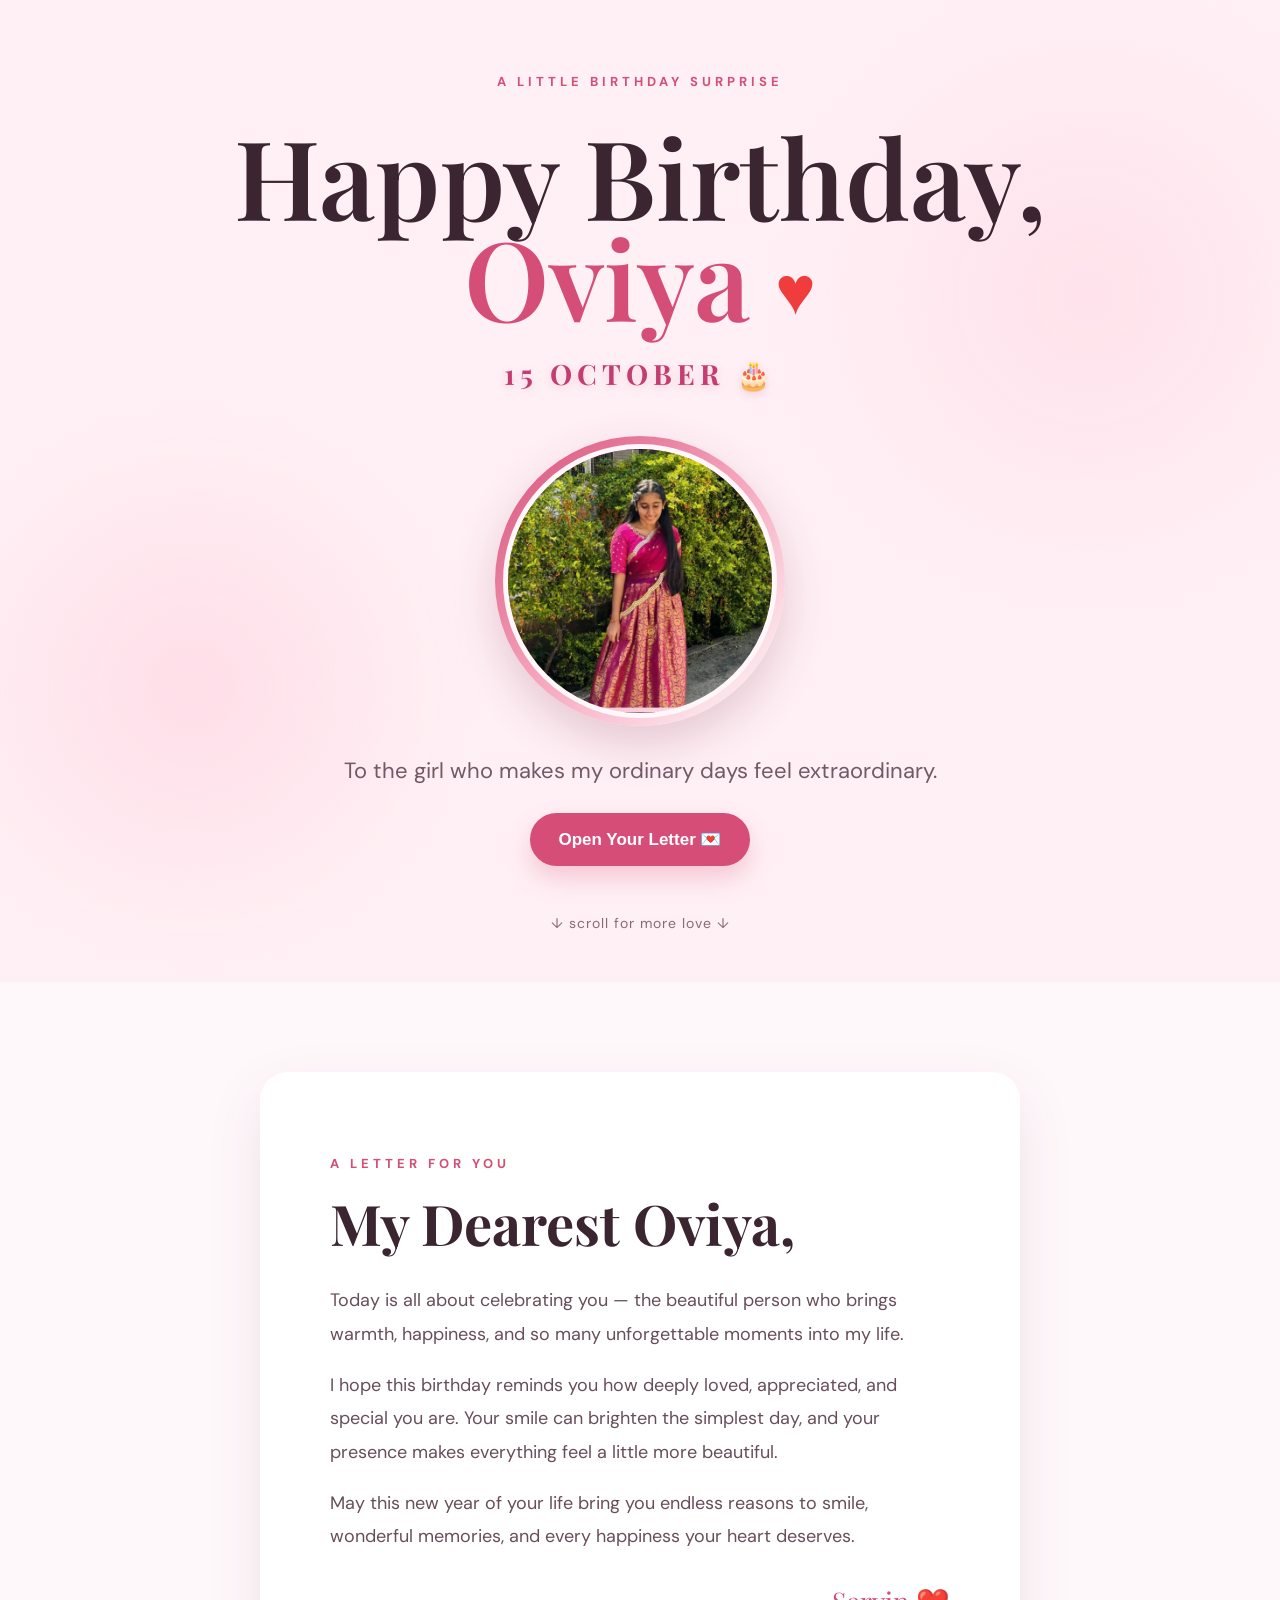
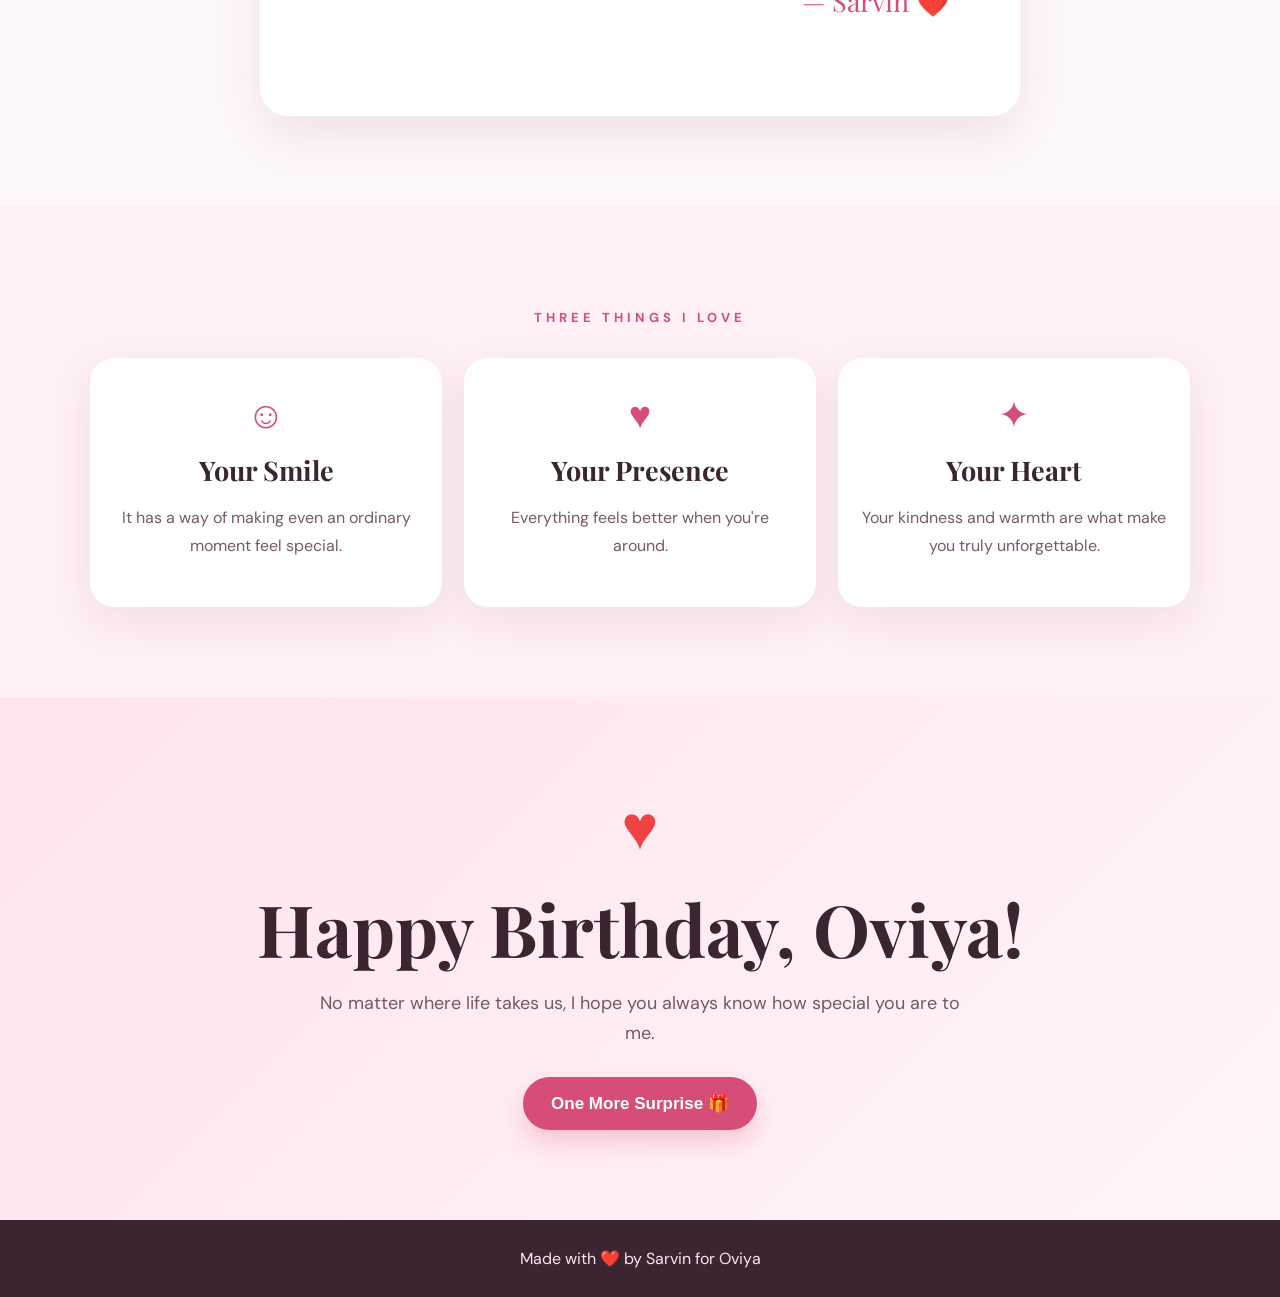
==== commit 84ad0622: "Update index.html" ====
--- a/index.html
+++ b/index.html
@@ -18,10 +18,7 @@
       <p class="eyebrow">A LITTLE BIRTHDAY SURPRISE</p>
 
       <h1>Happy Birthday,<br><span>Oviya</span> <span class="big-heart">♥</span></h1>
-      <p class="birthday-date">15 OCTOBER 🎂</p>
-      <a class="love-question-btn" href="https://docs.google.com/forms/d/e/1FAIpQLSc1XZeDmAVNHCTBjg00_HcRdexCRjw9VdGgiQuxmYg_Q_TE-w/viewform" target="_blank" rel="noopener">
-  💌 ONE IMPORTANT QUESTION FOR YOU
-      </a>
+      <p class="birthday-date">15 OCTOBER 🎂</p>  
       <div class="photo-frame">
         <img src="oviya-photo.png" alt="Oviya" class="oviya-photo">
       </div>
